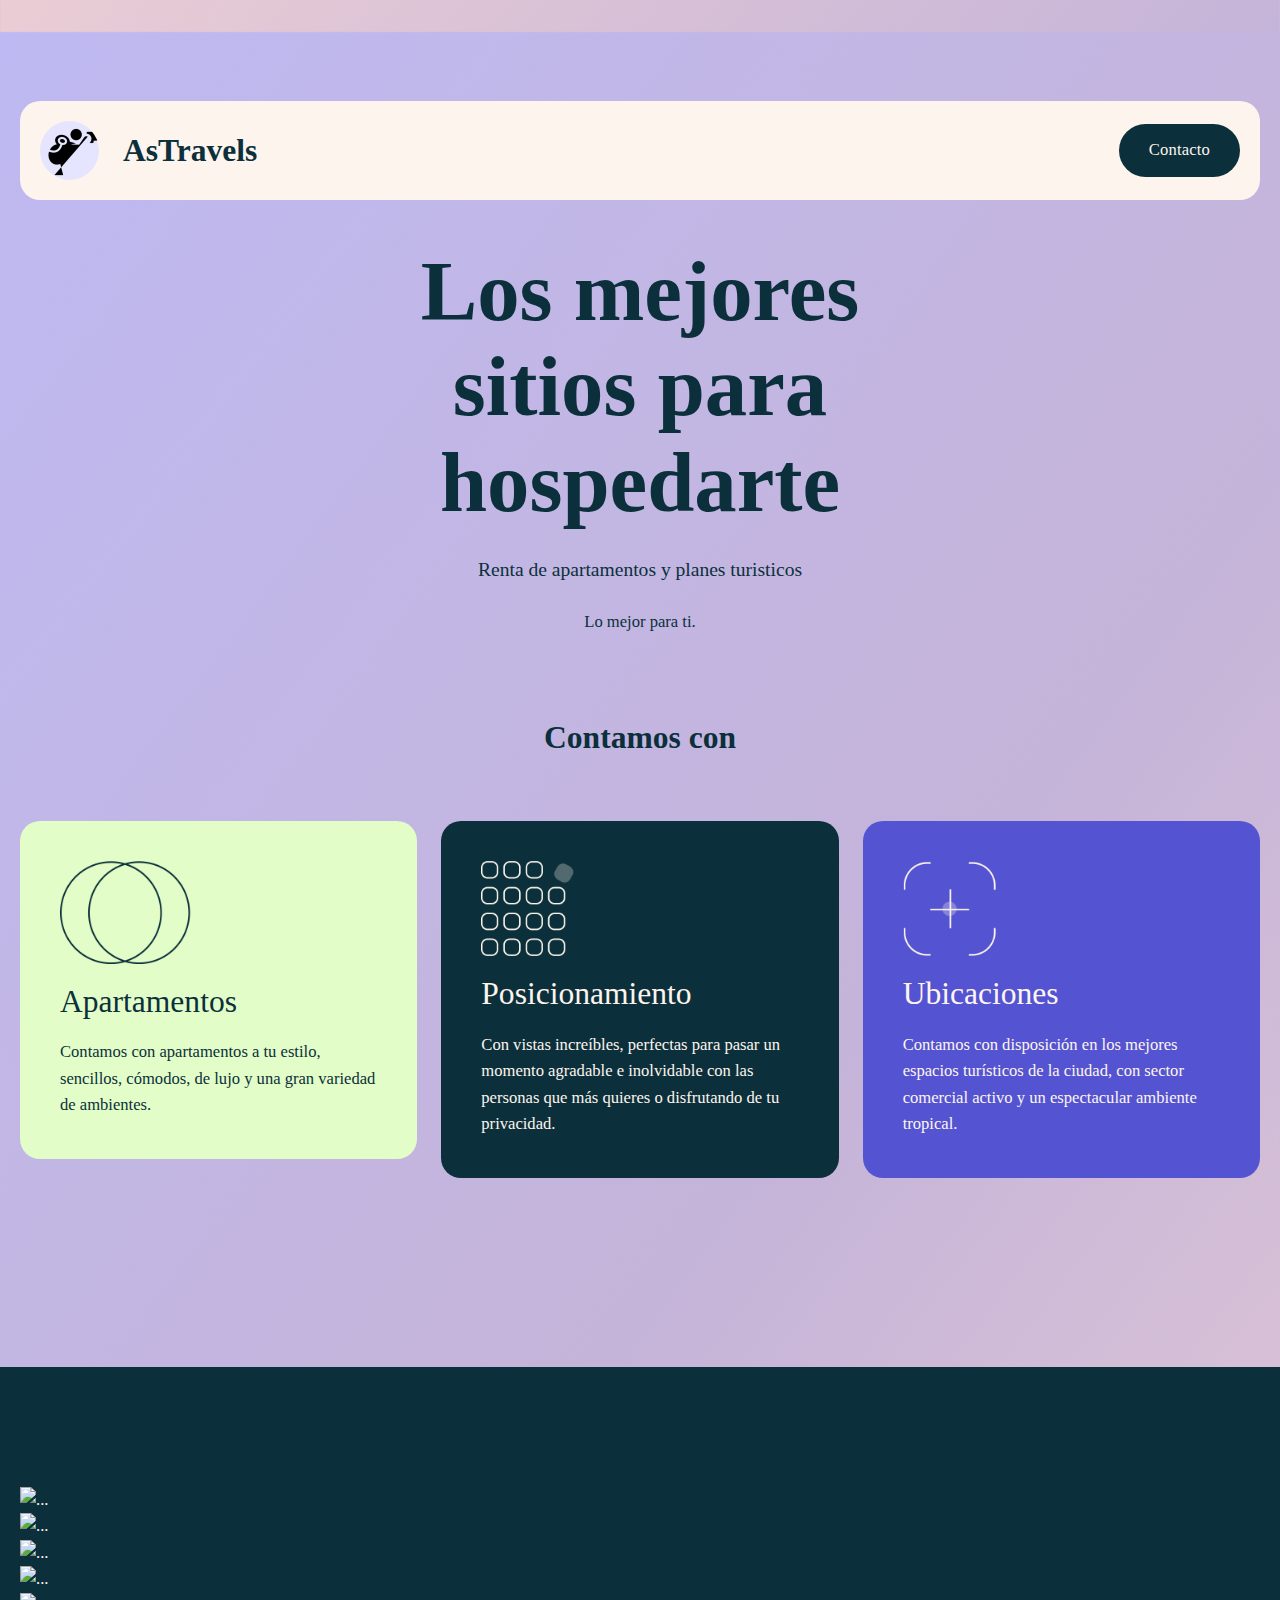
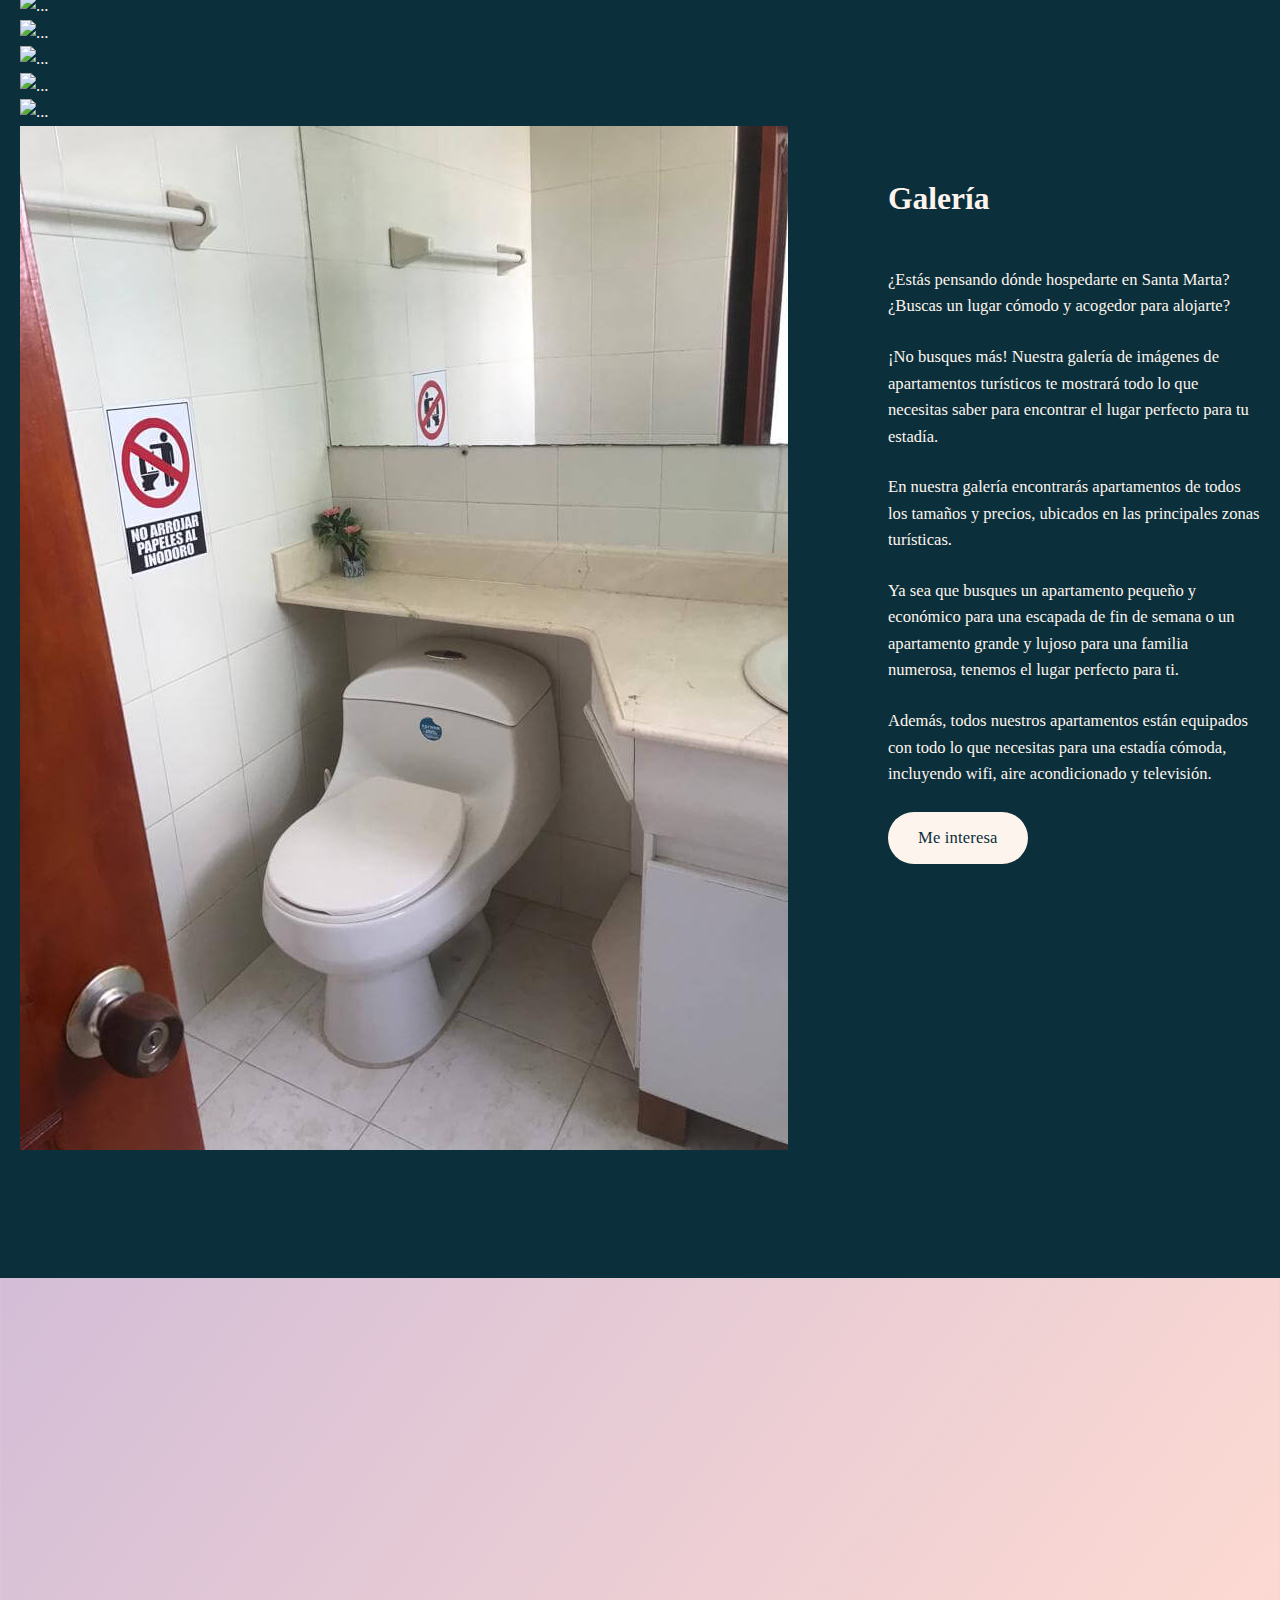
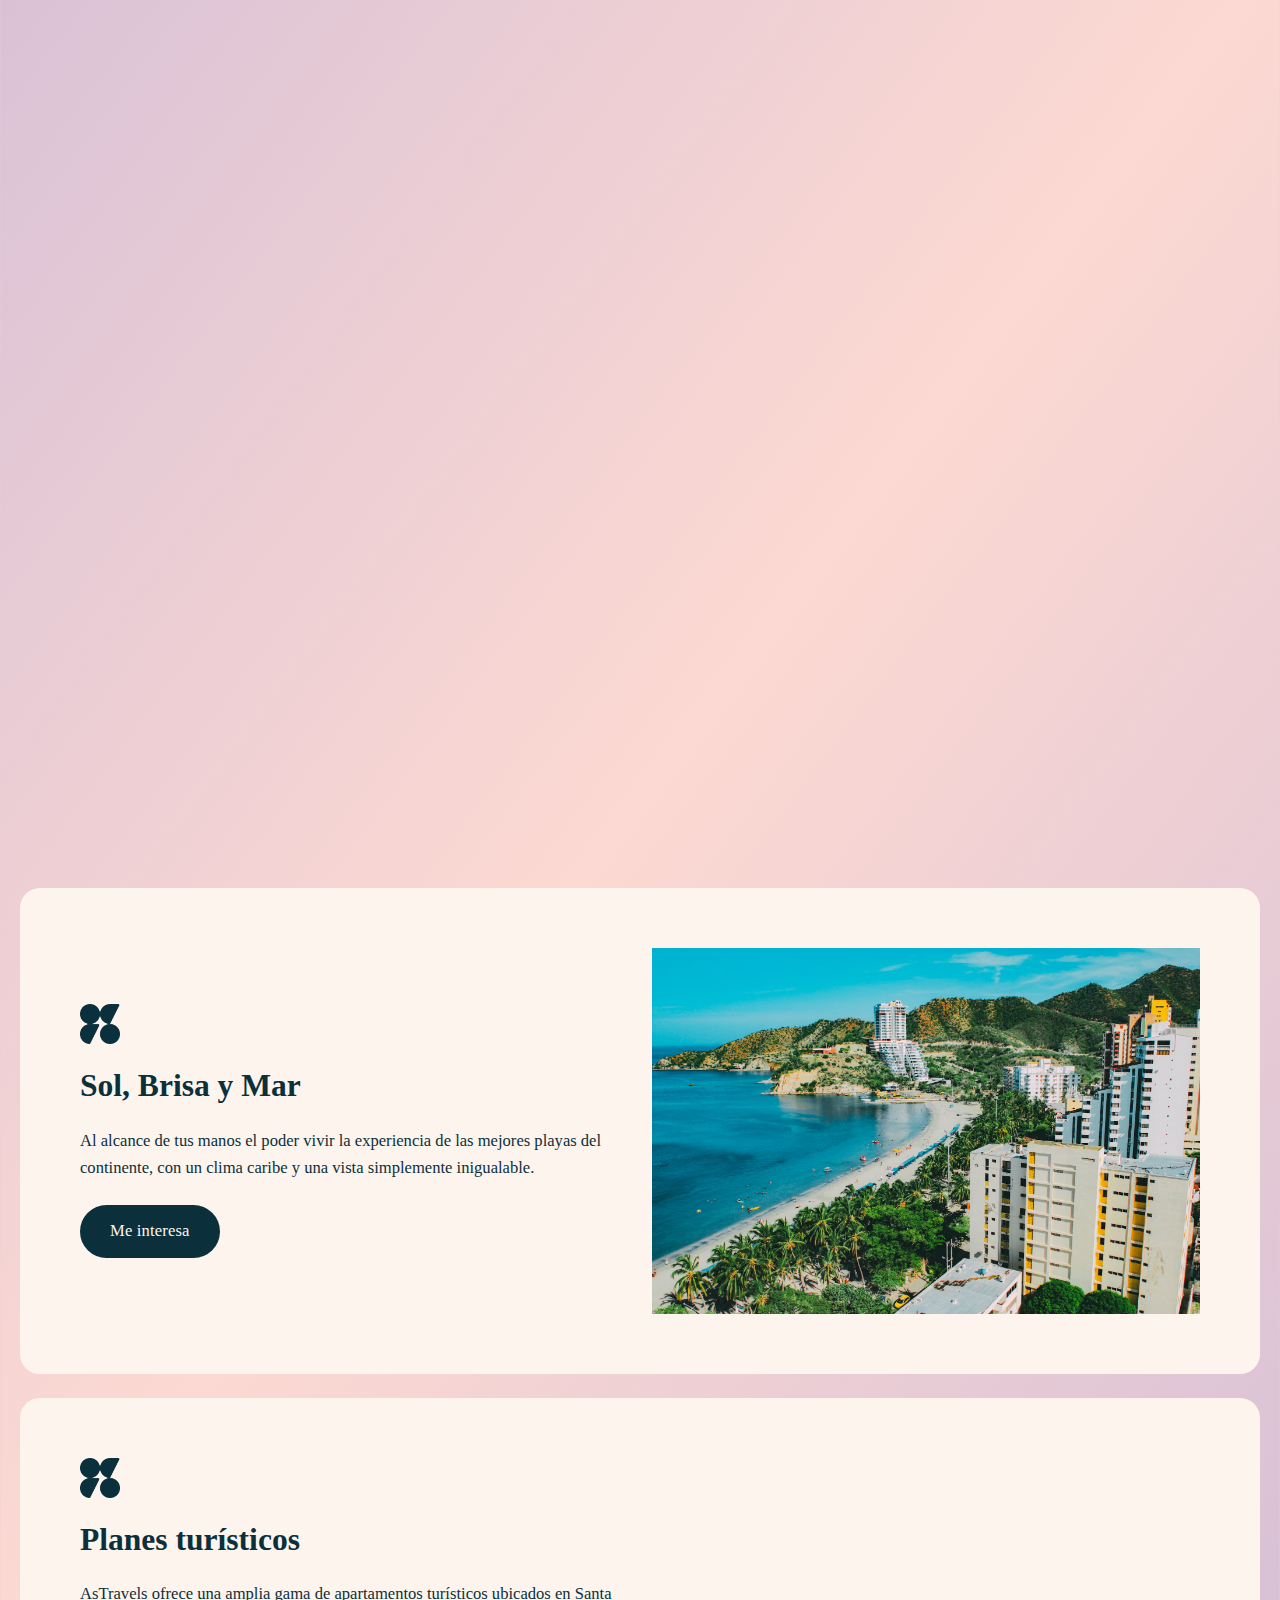
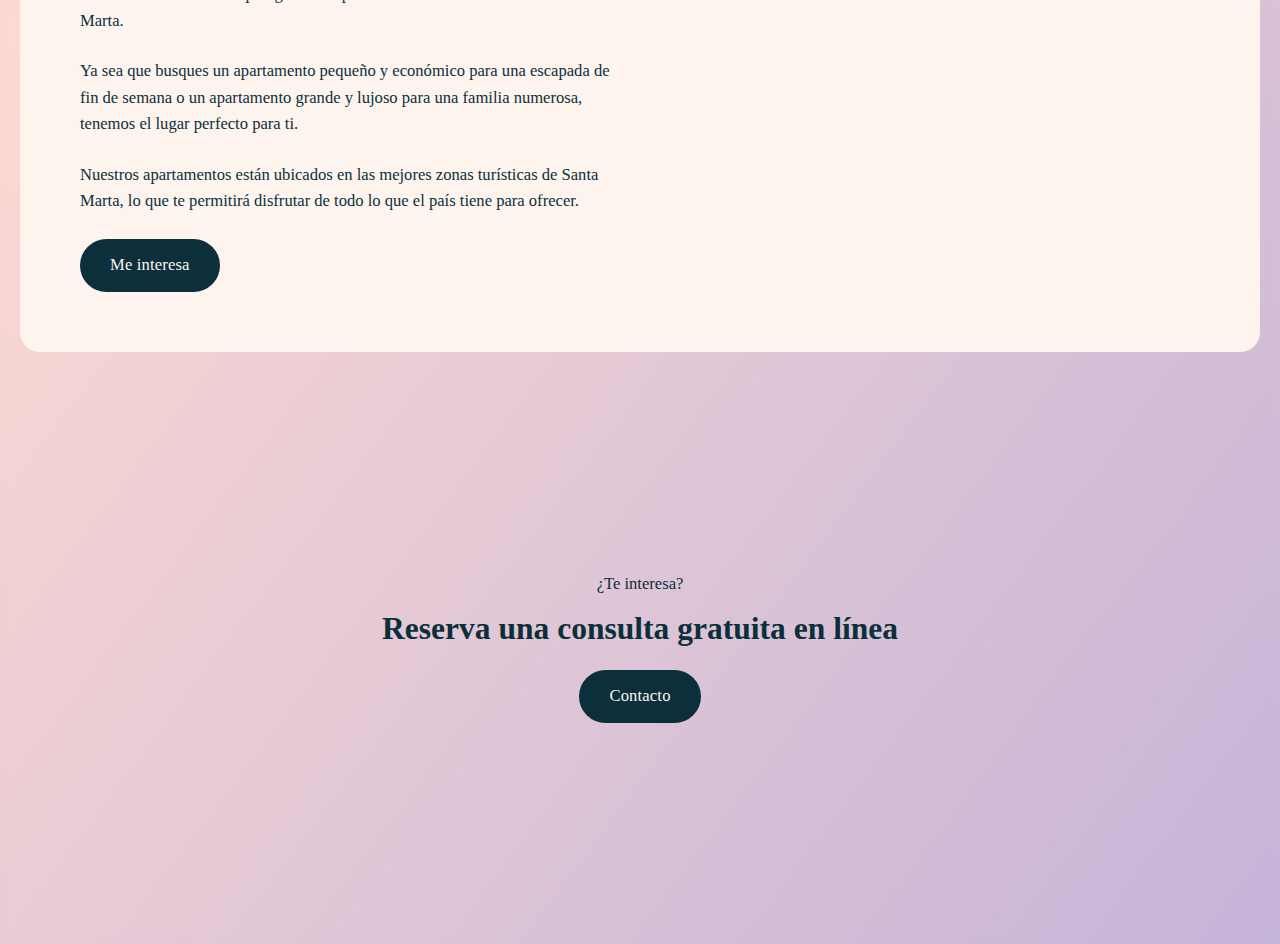
==== index.html @ d595ee61 "CAMBOS" ====
<!DOCTYPE html>
<html lang="es">

<head>
	<meta http-equiv="content-type" content="text/html; charset=UTF-8">
	<meta charset="UTF-8">
	<meta name="viewport" content="width=device-width, initial-scale=1">
	<meta name="robots" content="max-image-preview:large">
	<title>AsTravels – Renta de apartamentos y planes turisticos</title>
	<link rel="dns-prefetch" href="https://s0.wp.com/">
	<link rel="dns-prefetch" href="https://wordpress.com/">
	<link rel="alternate" type="application/rss+xml" title="AsTravels » Feed"
		href="https://jesuscalderonthecompany.wordpress.com/feed/">
	<link rel="alternate" type="application/rss+xml" title="AsTravels » Feed de los comentarios"
		href="https://jesuscalderonthecompany.wordpress.com/comments/feed/">
	<link href="https://cdn.jsdelivr.net/npm/bootstrap@5.3.2/dist/css/bootstrap.min.css" rel="stylesheet"
		integrity="sha384-T3c6CoIi6uLrA9TneNEoa7RxnatzjcDSCmG1MXxSR1GAsXEV/Dwwykc2MPK8M2HN" crossorigin="anonymous">

	<script type="text/javascript">
		/* <![CDATA[ */
		function addLoadEvent(func) {
			var oldonload = window.onload;
			if (typeof window.onload != 'function') {
				window.onload = func;
			} else {
				window.onload = function () {
					oldonload();
					func();
				}
			}
		}
		/* ]]> */
	</script>
	<script>
		window._wpemojiSettings = { "baseUrl": "https:\/\/s0.wp.com\/wp-content\/mu-plugins\/wpcom-smileys\/twemoji\/2\/72x72\/", "ext": ".png", "svgUrl": "https:\/\/s0.wp.com\/wp-content\/mu-plugins\/wpcom-smileys\/twemoji\/2\/svg\/", "svgExt": ".svg", "source": { "concatemoji": "https:\/\/s0.wp.com\/wp-includes\/js\/wp-emoji-release.min.js?m=1677072837i&ver=6.5-alpha-57144" } };
		/*! This file is auto-generated */
		!function (i, n) { var o, s, e; function c(e) { try { var t = { supportTests: e, timestamp: (new Date).valueOf() }; sessionStorage.setItem(o, JSON.stringify(t)) } catch (e) { } } function p(e, t, n) { e.clearRect(0, 0, e.canvas.width, e.canvas.height), e.fillText(t, 0, 0); var t = new Uint32Array(e.getImageData(0, 0, e.canvas.width, e.canvas.height).data), r = (e.clearRect(0, 0, e.canvas.width, e.canvas.height), e.fillText(n, 0, 0), new Uint32Array(e.getImageData(0, 0, e.canvas.width, e.canvas.height).data)); return t.every(function (e, t) { return e === r[t] }) } function u(e, t, n) { switch (t) { case "flag": return n(e, "\ud83c\udff3\ufe0f\u200d\u26a7\ufe0f", "\ud83c\udff3\ufe0f\u200b\u26a7\ufe0f") ? !1 : !n(e, "\ud83c\uddfa\ud83c\uddf3", "\ud83c\uddfa\u200b\ud83c\uddf3") && !n(e, "\ud83c\udff4\udb40\udc67\udb40\udc62\udb40\udc65\udb40\udc6e\udb40\udc67\udb40\udc7f", "\ud83c\udff4\u200b\udb40\udc67\u200b\udb40\udc62\u200b\udb40\udc65\u200b\udb40\udc6e\u200b\udb40\udc67\u200b\udb40\udc7f"); case "emoji": return !n(e, "\ud83e\udef1\ud83c\udffb\u200d\ud83e\udef2\ud83c\udfff", "\ud83e\udef1\ud83c\udffb\u200b\ud83e\udef2\ud83c\udfff") }return !1 } function f(e, t, n) { var r = "undefined" != typeof WorkerGlobalScope && self instanceof WorkerGlobalScope ? new OffscreenCanvas(300, 150) : i.createElement("canvas"), a = r.getContext("2d", { willReadFrequently: !0 }), o = (a.textBaseline = "top", a.font = "600 32px Arial", {}); return e.forEach(function (e) { o[e] = t(a, e, n) }), o } function t(e) { var t = i.createElement("script"); t.src = e, t.defer = !0, i.head.appendChild(t) } "undefined" != typeof Promise && (o = "wpEmojiSettingsSupports", s = ["flag", "emoji"], n.supports = { everything: !0, everythingExceptFlag: !0 }, e = new Promise(function (e) { i.addEventListener("DOMContentLoaded", e, { once: !0 }) }), new Promise(function (t) { var n = function () { try { var e = JSON.parse(sessionStorage.getItem(o)); if ("object" == typeof e && "number" == typeof e.timestamp && (new Date).valueOf() < e.timestamp + 604800 && "object" == typeof e.supportTests) return e.supportTests } catch (e) { } return null }(); if (!n) { if ("undefined" != typeof Worker && "undefined" != typeof OffscreenCanvas && "undefined" != typeof URL && URL.createObjectURL && "undefined" != typeof Blob) try { var e = "postMessage(" + f.toString() + "(" + [JSON.stringify(s), u.toString(), p.toString()].join(",") + "));", r = new Blob([e], { type: "text/javascript" }), a = new Worker(URL.createObjectURL(r), { name: "wpTestEmojiSupports" }); return void (a.onmessage = function (e) { c(n = e.data), a.terminate(), t(n) }) } catch (e) { } c(n = f(s, u, p)) } t(n) }).then(function (e) { for (var t in e) n.supports[t] = e[t], n.supports.everything = n.supports.everything && n.supports[t], "flag" !== t && (n.supports.everythingExceptFlag = n.supports.everythingExceptFlag && n.supports[t]); n.supports.everythingExceptFlag = n.supports.everythingExceptFlag && !n.supports.flag, n.DOMReady = !1, n.readyCallback = function () { n.DOMReady = !0 } }).then(function () { return e }).then(function () { var e; n.supports.everything || (n.readyCallback(), (e = n.source || {}).concatemoji ? t(e.concatemoji) : e.wpemoji && e.twemoji && (t(e.twemoji), t(e.wpemoji))) })) }((window, document), window._wpemojiSettings);
	</script>
	<link crossorigin="anonymous" rel="stylesheet" id="all-css-0-1" href="index_files/Sin%2520t%25C3%25ADtulo_004.css"
		type="text/css" media="all">
	<style id="wp-block-site-logo-inline-css">
		.wp-block-site-logo {
			box-sizing: border-box;
			line-height: 0
		}

		.wp-block-site-logo a {
			display: inline-block;
			line-height: 0
		}

		.wp-block-site-logo.is-default-size img {
			height: auto;
			width: 120px
		}

		.wp-block-site-logo img {
			height: auto;
			max-width: 100%
		}

		.wp-block-site-logo a,
		.wp-block-site-logo img {
			border-radius: inherit
		}

		.wp-block-site-logo.aligncenter {
			margin-left: auto;
			margin-right: auto;
			text-align: center
		}

		.wp-block-site-logo.is-style-rounded {
			border-radius: 9999px
		}
	</style>
	<style id="wp-block-site-title-inline-css">
		.wp-block-site-title a {
			color: inherit
		}

		.wp-block-site-title {
			font-size: var(--wp--preset--font-size--large);
			font-style: normal;
			font-weight: 700;
		}

		.wp-block-site-title a:where(:not(.wp-element-button)) {
			text-decoration: none;
		}

		.wp-block-site-title a:where(:not(.wp-element-button)):hover {
			text-decoration: underline;
		}
	</style>
	<style id="wp-block-group-inline-css">
		.wp-block-group {
			box-sizing: border-box
		}
	</style>
	<style id="wp-block-button-inline-css">
		.wp-block-button__link {
			box-sizing: border-box;
			cursor: pointer;
			display: inline-block;
			text-align: center;
			word-break: break-word
		}

		.wp-block-button__link.aligncenter {
			text-align: center
		}

		.wp-block-button__link.alignright {
			text-align: right
		}

		:where(.wp-block-button__link) {
			border-radius: 9999px;
			box-shadow: none;
			padding: calc(.667em + 2px) calc(1.333em + 2px);
			text-decoration: none
		}

		.wp-block-button[style*=text-decoration] .wp-block-button__link {
			text-decoration: inherit
		}

		.wp-block-buttons>.wp-block-button.has-custom-width {
			max-width: none
		}

		.wp-block-buttons>.wp-block-button.has-custom-width .wp-block-button__link {
			width: 100%
		}

		.wp-block-buttons>.wp-block-button.has-custom-font-size .wp-block-button__link {
			font-size: inherit
		}

		.wp-block-buttons>.wp-block-button.wp-block-button__width-25 {
			width: calc(25% - var(--wp--style--block-gap, .5em)*.75)
		}

		.wp-block-buttons>.wp-block-button.wp-block-button__width-50 {
			width: calc(50% - var(--wp--style--block-gap, .5em)*.5)
		}

		.wp-block-buttons>.wp-block-button.wp-block-button__width-75 {
			width: calc(75% - var(--wp--style--block-gap, .5em)*.25)
		}

		.wp-block-buttons>.wp-block-button.wp-block-button__width-100 {
			flex-basis: 100%;
			width: 100%
		}

		.wp-block-buttons.is-vertical>.wp-block-button.wp-block-button__width-25 {
			width: 25%
		}

		.wp-block-buttons.is-vertical>.wp-block-button.wp-block-button__width-50 {
			width: 50%
		}

		.wp-block-buttons.is-vertical>.wp-block-button.wp-block-button__width-75 {
			width: 75%
		}

		.wp-block-button.is-style-squared,
		.wp-block-button__link.wp-block-button.is-style-squared {
			border-radius: 0
		}

		.wp-block-button.no-border-radius,
		.wp-block-button__link.no-border-radius {
			border-radius: 0 !important
		}

		.wp-block-button .wp-block-button__link.is-style-outline,
		.wp-block-button.is-style-outline>.wp-block-button__link {
			border: 2px solid;
			padding: .667em 1.333em
		}

		.wp-block-button .wp-block-button__link.is-style-outline:not(.has-text-color),
		.wp-block-button.is-style-outline>.wp-block-button__link:not(.has-text-color) {
			color: currentColor
		}

		.wp-block-button .wp-block-button__link.is-style-outline:not(.has-background),
		.wp-block-button.is-style-outline>.wp-block-button__link:not(.has-background) {
			background-color: transparent;
			background-image: none
		}

		.wp-block-button .wp-block-button__link:where(.has-border-color) {
			border-width: initial
		}

		.wp-block-button .wp-block-button__link:where([style*=border-top-color]) {
			border-top-width: medium
		}

		.wp-block-button .wp-block-button__link:where([style*=border-right-color]) {
			border-right-width: medium
		}

		.wp-block-button .wp-block-button__link:where([style*=border-bottom-color]) {
			border-bottom-width: medium
		}

		.wp-block-button .wp-block-button__link:where([style*=border-left-color]) {
			border-left-width: medium
		}

		.wp-block-button .wp-block-button__link:where([style*=border-style]) {
			border-width: initial
		}

		.wp-block-button .wp-block-button__link:where([style*=border-top-style]) {
			border-top-width: medium
		}

		.wp-block-button .wp-block-button__link:where([style*=border-right-style]) {
			border-right-width: medium
		}

		.wp-block-button .wp-block-button__link:where([style*=border-bottom-style]) {
			border-bottom-width: medium
		}

		.wp-block-button .wp-block-button__link:where([style*=border-left-style]) {
			border-left-width: medium
		}

		.wp-block-button .wp-block-button__link {
			border-radius: 100px;
			font-size: var(--wp--preset--font-size--small);
			font-style: normal;
			font-weight: 200;
			letter-spacing: 0.01em;
			padding-right: 30px;
			padding-left: 30px;
			text-transform: none;
		}

		.is-style-outline.is-style-outline.wp-block-button .wp-block-button__link {
			border-top-color: var(--wp--preset--color--primary);
			border-top-width: 1px;
			border-top-style: solid;
			border-right-color: var(--wp--preset--color--primary);
			border-right-width: 1px;
			border-right-style: solid;
			border-bottom-color: var(--wp--preset--color--primary);
			border-bottom-width: 1px;
			border-bottom-style: solid;
			border-left-color: var(--wp--preset--color--primary);
			border-left-width: 1px;
			border-left-style: solid;
		}
	</style>
	<style id="wp-block-buttons-inline-css">
		.wp-block-buttons.is-vertical {
			flex-direction: column
		}

		.wp-block-buttons.is-vertical>.wp-block-button:last-child {
			margin-bottom: 0
		}

		.wp-block-buttons>.wp-block-button {
			display: inline-block;
			margin: 0
		}

		.wp-block-buttons.is-content-justification-left {
			justify-content: flex-start
		}

		.wp-block-buttons.is-content-justification-left.is-vertical {
			align-items: flex-start
		}

		.wp-block-buttons.is-content-justification-center {
			justify-content: center
		}

		.wp-block-buttons.is-content-justification-center.is-vertical {
			align-items: center
		}

		.wp-block-buttons.is-content-justification-right {
			justify-content: flex-end
		}

		.wp-block-buttons.is-content-justification-right.is-vertical {
			align-items: flex-end
		}

		.wp-block-buttons.is-content-justification-space-between {
			justify-content: space-between
		}

		.wp-block-buttons.aligncenter {
			text-align: center
		}

		.wp-block-buttons:not(.is-content-justification-space-between, .is-content-justification-right, .is-content-justification-left, .is-content-justification-center) .wp-block-button.aligncenter {
			margin-left: auto;
			margin-right: auto;
			width: 100%
		}

		.wp-block-buttons[style*=text-decoration] .wp-block-button,
		.wp-block-buttons[style*=text-decoration] .wp-block-button__link {
			text-decoration: inherit
		}

		.wp-block-buttons.has-custom-font-size .wp-block-button__link {
			font-size: inherit
		}

		.wp-block-button.aligncenter {
			text-align: center
		}
	</style>
	<style id="wp-block-columns-inline-css">
		.wp-block-columns {
			align-items: normal !important;
			box-sizing: border-box;
			display: flex;
			flex-wrap: wrap !important
		}

		@media (min-width:782px) {
			.wp-block-columns {
				flex-wrap: nowrap !important
			}
		}

		.wp-block-columns.are-vertically-aligned-top {
			align-items: flex-start
		}

		.wp-block-columns.are-vertically-aligned-center {
			align-items: center
		}

		.wp-block-columns.are-vertically-aligned-bottom {
			align-items: flex-end
		}

		@media (max-width:781px) {
			.wp-block-columns:not(.is-not-stacked-on-mobile)>.wp-block-column {
				flex-basis: 100% !important
			}
		}

		@media (min-width:782px) {
			.wp-block-columns:not(.is-not-stacked-on-mobile)>.wp-block-column {
				flex-basis: 0;
				flex-grow: 1
			}

			.wp-block-columns:not(.is-not-stacked-on-mobile)>.wp-block-column[style*=flex-basis] {
				flex-grow: 0
			}
		}

		.wp-block-columns.is-not-stacked-on-mobile {
			flex-wrap: nowrap !important
		}

		.wp-block-columns.is-not-stacked-on-mobile>.wp-block-column {
			flex-basis: 0;
			flex-grow: 1
		}

		.wp-block-columns.is-not-stacked-on-mobile>.wp-block-column[style*=flex-basis] {
			flex-grow: 0
		}

		:where(.wp-block-columns) {
			margin-bottom: 1.75em
		}

		:where(.wp-block-columns.has-background) {
			padding: 1.25em 2.375em
		}

		.wp-block-column {
			flex-grow: 1;
			min-width: 0;
			overflow-wrap: break-word;
			word-break: break-word
		}

		.wp-block-column.is-vertically-aligned-top {
			align-self: flex-start
		}

		.wp-block-column.is-vertically-aligned-center {
			align-self: center
		}

		.wp-block-column.is-vertically-aligned-bottom {
			align-self: flex-end
		}

		.wp-block-column.is-vertically-aligned-stretch {
			align-self: stretch
		}

		.wp-block-column.is-vertically-aligned-bottom,
		.wp-block-column.is-vertically-aligned-center,
		.wp-block-column.is-vertically-aligned-top {
			width: 100%
		}
	</style>
	<style id="wp-block-heading-inline-css">
		h1.has-background,
		h2.has-background,
		h3.has-background,
		h4.has-background,
		h5.has-background,
		h6.has-background {
			padding: 1.25em 2.375em
		}

		h1.has-text-align-left[style*=writing-mode]:where([style*=vertical-lr]),
		h1.has-text-align-right[style*=writing-mode]:where([style*=vertical-rl]),
		h2.has-text-align-left[style*=writing-mode]:where([style*=vertical-lr]),
		h2.has-text-align-right[style*=writing-mode]:where([style*=vertical-rl]),
		h3.has-text-align-left[style*=writing-mode]:where([style*=vertical-lr]),
		h3.has-text-align-right[style*=writing-mode]:where([style*=vertical-rl]),
		h4.has-text-align-left[style*=writing-mode]:where([style*=vertical-lr]),
		h4.has-text-align-right[style*=writing-mode]:where([style*=vertical-rl]),
		h5.has-text-align-left[style*=writing-mode]:where([style*=vertical-lr]),
		h5.has-text-align-right[style*=writing-mode]:where([style*=vertical-rl]),
		h6.has-text-align-left[style*=writing-mode]:where([style*=vertical-lr]),
		h6.has-text-align-right[style*=writing-mode]:where([style*=vertical-rl]) {
			rotate: 180deg
		}

		.wp-block-heading {
			font-style: normal;
			font-weight: 600;
		}
	</style>
	<style id="wp-block-site-tagline-inline-css">
		.wp-block-site-tagline {
			font-size: var(--wp--preset--font-size--medium);
		}
	</style>
	<style id="wp-block-paragraph-inline-css">
		.is-small-text {
			font-size: .875em
		}

		.is-regular-text {
			font-size: 1em
		}

		.is-large-text {
			font-size: 2.25em
		}

		.is-larger-text {
			font-size: 3em
		}

		.has-drop-cap:not(:focus):first-letter {
			float: left;
			font-size: 8.4em;
			font-style: normal;
			font-weight: 100;
			line-height: .68;
			margin: .05em .1em 0 0;
			text-transform: uppercase
		}

		body.rtl .has-drop-cap:not(:focus):first-letter {
			float: none;
			margin-left: .1em
		}

		p.has-drop-cap.has-background {
			overflow: hidden
		}

		p.has-background {
			padding: 1.25em 2.375em
		}

		:where(p.has-text-color:not(.has-link-color)) a {
			color: inherit
		}

		p.has-text-align-left[style*="writing-mode:vertical-lr"],
		p.has-text-align-right[style*="writing-mode:vertical-rl"] {
			rotate: 180deg
		}
	</style>
	<style id="wp-block-spacer-inline-css">
		.wp-block-spacer {
			clear: both
		}
	</style>
	<link crossorigin="anonymous" rel="stylesheet" id="all-css-24-1" href="index_files/Sin%2520t%25C3%25ADtulo_002.css"
		type="text/css" media="all">
	<style id="wp-block-embed-inline-css">
		.wp-block-embed.alignleft,
		.wp-block-embed.alignright,
		.wp-block[data-align=left]>[data-type="core/embed"],
		.wp-block[data-align=right]>[data-type="core/embed"] {
			max-width: 360px;
			width: 100%
		}

		.wp-block-embed.alignleft .wp-block-embed__wrapper,
		.wp-block-embed.alignright .wp-block-embed__wrapper,
		.wp-block[data-align=left]>[data-type="core/embed"] .wp-block-embed__wrapper,
		.wp-block[data-align=right]>[data-type="core/embed"] .wp-block-embed__wrapper {
			min-width: 280px
		}

		.wp-block-cover .wp-block-embed {
			min-height: 240px;
			min-width: 320px
		}

		.wp-block-embed {
			overflow-wrap: break-word
		}

		.wp-block-embed figcaption {
			margin-bottom: 1em;
			margin-top: .5em
		}

		.wp-block-embed iframe {
			max-width: 100%
		}

		.wp-block-embed__wrapper {
			position: relative
		}

		.wp-embed-responsive .wp-has-aspect-ratio .wp-block-embed__wrapper:before {
			content: "";
			display: block;
			padding-top: 50%
		}

		.wp-embed-responsive .wp-has-aspect-ratio iframe {
			bottom: 0;
			height: 100%;
			left: 0;
			position: absolute;
			right: 0;
			top: 0;
			width: 100%
		}

		.wp-embed-responsive .wp-embed-aspect-21-9 .wp-block-embed__wrapper:before {
			padding-top: 42.85%
		}

		.wp-embed-responsive .wp-embed-aspect-18-9 .wp-block-embed__wrapper:before {
			padding-top: 50%
		}

		.wp-embed-responsive .wp-embed-aspect-16-9 .wp-block-embed__wrapper:before {
			padding-top: 56.25%
		}

		.wp-embed-responsive .wp-embed-aspect-4-3 .wp-block-embed__wrapper:before {
			padding-top: 75%
		}

		.wp-embed-responsive .wp-embed-aspect-1-1 .wp-block-embed__wrapper:before {
			padding-top: 100%
		}

		.wp-embed-responsive .wp-embed-aspect-9-16 .wp-block-embed__wrapper:before {
			padding-top: 177.77%
		}

		.wp-embed-responsive .wp-embed-aspect-1-2 .wp-block-embed__wrapper:before {
			padding-top: 200%
		}
	</style>
	<style id="wp-emoji-styles-inline-css">
		img.wp-smiley,
		img.emoji {
			display: inline !important;
			border: none !important;
			box-shadow: none !important;
			height: 1em !important;
			width: 1em !important;
			margin: 0 0.07em !important;
			vertical-align: -0.1em !important;
			background: none !important;
			padding: 0 !important;
		}
	</style>
	<style id="wp-block-library-inline-css">
		:root {
			--wp-admin-theme-color: #007cba;
			--wp-admin-theme-color--rgb: 0, 124, 186;
			--wp-admin-theme-color-darker-10: #006ba1;
			--wp-admin-theme-color-darker-10--rgb: 0, 107, 161;
			--wp-admin-theme-color-darker-20: #005a87;
			--wp-admin-theme-color-darker-20--rgb: 0, 90, 135;
			--wp-admin-border-width-focus: 2px;
			--wp-block-synced-color: #7a00df;
			--wp-block-synced-color--rgb: 122, 0, 223
		}

		@media (-webkit-min-device-pixel-ratio:2),
		(min-resolution:192dpi) {
			:root {
				--wp-admin-border-width-focus: 1.5px
			}
		}

		.wp-element-button {
			cursor: pointer
		}

		:root {
			--wp--preset--font-size--normal: 16px;
			--wp--preset--font-size--huge: 42px
		}

		:root .has-very-light-gray-background-color {
			background-color: #eee
		}

		:root .has-very-dark-gray-background-color {
			background-color: #313131
		}

		:root .has-very-light-gray-color {
			color: #eee
		}

		:root .has-very-dark-gray-color {
			color: #313131
		}

		:root .has-vivid-green-cyan-to-vivid-cyan-blue-gradient-background {
			background: linear-gradient(135deg, #00d084, #0693e3)
		}

		:root .has-purple-crush-gradient-background {
			background: linear-gradient(135deg, #34e2e4, #4721fb 50%, #ab1dfe)
		}

		:root .has-hazy-dawn-gradient-background {
			background: linear-gradient(135deg, #faaca8, #dad0ec)
		}

		:root .has-subdued-olive-gradient-background {
			background: linear-gradient(135deg, #fafae1, #67a671)
		}

		:root .has-atomic-cream-gradient-background {
			background: linear-gradient(135deg, #fdd79a, #004a59)
		}

		:root .has-nightshade-gradient-background {
			background: linear-gradient(135deg, #330968, #31cdcf)
		}

		:root .has-midnight-gradient-background {
			background: linear-gradient(135deg, #020381, #2874fc)
		}

		.has-regular-font-size {
			font-size: 1em
		}

		.has-larger-font-size {
			font-size: 2.625em
		}

		.has-normal-font-size {
			font-size: var(--wp--preset--font-size--normal)
		}

		.has-huge-font-size {
			font-size: var(--wp--preset--font-size--huge)
		}

		.has-text-align-center {
			text-align: center
		}

		.has-text-align-left {
			text-align: left
		}

		.has-text-align-right {
			text-align: right
		}

		#end-resizable-editor-section {
			display: none
		}

		.aligncenter {
			clear: both
		}

		.items-justified-left {
			justify-content: flex-start
		}

		.items-justified-center {
			justify-content: center
		}

		.items-justified-right {
			justify-content: flex-end
		}

		.items-justified-space-between {
			justify-content: space-between
		}

		.screen-reader-text {
			clip: rect(1px, 1px, 1px, 1px);
			word-wrap: normal !important;
			border: 0;
			clip-path: inset(50%);
			height: 1px;
			margin: -1px;
			overflow: hidden;
			padding: 0;
			position: absolute;
			width: 1px
		}

		.screen-reader-text:focus {
			clip: auto !important;
			background-color: #ddd;
			clip-path: none;
			color: #444;
			display: block;
			font-size: 1em;
			height: auto;
			left: 5px;
			line-height: normal;
			padding: 15px 23px 14px;
			text-decoration: none;
			top: 5px;
			width: auto;
			z-index: 100000
		}

		html :where(.has-border-color) {
			border-style: solid
		}

		html :where([style*=border-top-color]) {
			border-top-style: solid
		}

		html :where([style*=border-right-color]) {
			border-right-style: solid
		}

		html :where([style*=border-bottom-color]) {
			border-bottom-style: solid
		}

		html :where([style*=border-left-color]) {
			border-left-style: solid
		}

		html :where([style*=border-width]) {
			border-style: solid
		}

		html :where([style*=border-top-width]) {
			border-top-style: solid
		}

		html :where([style*=border-right-width]) {
			border-right-style: solid
		}

		html :where([style*=border-bottom-width]) {
			border-bottom-style: solid
		}

		html :where([style*=border-left-width]) {
			border-left-style: solid
		}

		html :where(img[class*=wp-image-]) {
			height: auto;
			max-width: 100%
		}

		:where(figure) {
			margin: 0 0 1em
		}

		html :where(.is-position-sticky) {
			--wp-admin--admin-bar--position-offset: var(--wp-admin--admin-bar--height, 0px)
		}

		@media screen and (max-width:600px) {
			html :where(.is-position-sticky) {
				--wp-admin--admin-bar--position-offset: 0px
			}
		}

		.has-text-align-justify {
			text-align: justify;
		}

		.wp-block-cover__image-background.has-parallax {
			background-size: cover;
		}
	</style>
	<style id="wp-block-template-skip-link-inline-css">
		.skip-link.screen-reader-text {
			border: 0;
			clip: rect(1px, 1px, 1px, 1px);
			clip-path: inset(50%);
			height: 1px;
			margin: -1px;
			overflow: hidden;
			padding: 0;
			position: absolute !important;
			width: 1px;
			word-wrap: normal !important;
		}

		.skip-link.screen-reader-text:focus {
			background-color: #eee;
			clip: auto !important;
			clip-path: none;
			color: #444;
			display: block;
			font-size: 1em;
			height: auto;
			left: 5px;
			line-height: normal;
			padding: 15px 23px 14px;
			text-decoration: none;
			top: 5px;
			width: auto;
			z-index: 100000;
		}
	</style>
	<link crossorigin="anonymous" rel="stylesheet" id="all-css-32-1" href="index_files/Sin%20t%C3%ADtulo.css"
		type="text/css" media="all">
	<style id="wpcom-admin-bar-inline-css">
		@media screen {
			html {
				margin-top: 32px !important;
			}
		}

		@media screen and (max-width: 782px) {
			html {
				margin-top: 46px !important;
			}
		}

		@media print {
			#wpadminbar {
				display: none;
			}
		}

		.admin-bar {
			position: inherit !important;
			top: auto !important;
		}

		.admin-bar .goog-te-banner-frame {
			top: 32px !important
		}

		@media screen and (max-width: 782px) {
			.admin-bar .goog-te-banner-frame {
				top: 46px !important;
			}
		}

		@media screen and (max-width: 480px) {
			.admin-bar .goog-te-banner-frame {
				position: absolute;
			}
		}
	</style>
	<style id="global-styles-inline-css">
		body {
			--wp--preset--color--black: #000000;
			--wp--preset--color--cyan-bluish-gray: #abb8c3;
			--wp--preset--color--white: #ffffff;
			--wp--preset--color--pale-pink: #f78da7;
			--wp--preset--color--vivid-red: #cf2e2e;
			--wp--preset--color--luminous-vivid-orange: #ff6900;
			--wp--preset--color--luminous-vivid-amber: #fcb900;
			--wp--preset--color--light-green-cyan: #7bdcb5;
			--wp--preset--color--vivid-green-cyan: #00d084;
			--wp--preset--color--pale-cyan-blue: #8ed1fc;
			--wp--preset--color--vivid-cyan-blue: #0693e3;
			--wp--preset--color--vivid-purple: #9b51e0;
			--wp--preset--color--primary: #0b303b;
			--wp--preset--color--secondary: #0b303b;
			--wp--preset--color--foreground: #0b303b;
			--wp--preset--color--background: #fef4ee;
			--wp--preset--color--tertiary: #F0F0F0;
			--wp--preset--color--custom-orange: #ff9c61;
			--wp--preset--color--custom-green: #e2fdc7;
			--wp--preset--color--custom-purple: #5454d2;
			--wp--preset--gradient--vivid-cyan-blue-to-vivid-purple: linear-gradient(135deg, rgba(6, 147, 227, 1) 0%, rgb(155, 81, 224) 100%);
			--wp--preset--gradient--light-green-cyan-to-vivid-green-cyan: linear-gradient(135deg, rgb(122, 220, 180) 0%, rgb(0, 208, 130) 100%);
			--wp--preset--gradient--luminous-vivid-amber-to-luminous-vivid-orange: linear-gradient(135deg, rgba(252, 185, 0, 1) 0%, rgba(255, 105, 0, 1) 100%);
			--wp--preset--gradient--luminous-vivid-orange-to-vivid-red: linear-gradient(135deg, rgba(255, 105, 0, 1) 0%, rgb(207, 46, 46) 100%);
			--wp--preset--gradient--very-light-gray-to-cyan-bluish-gray: linear-gradient(135deg, rgb(238, 238, 238) 0%, rgb(169, 184, 195) 100%);
			--wp--preset--gradient--cool-to-warm-spectrum: linear-gradient(135deg, rgb(74, 234, 220) 0%, rgb(151, 120, 209) 20%, rgb(207, 42, 186) 40%, rgb(238, 44, 130) 60%, rgb(251, 105, 98) 80%, rgb(254, 248, 76) 100%);
			--wp--preset--gradient--blush-light-purple: linear-gradient(135deg, rgb(255, 206, 236) 0%, rgb(152, 150, 240) 100%);
			--wp--preset--gradient--blush-bordeaux: linear-gradient(135deg, rgb(254, 205, 165) 0%, rgb(254, 45, 45) 50%, rgb(107, 0, 62) 100%);
			--wp--preset--gradient--luminous-dusk: linear-gradient(135deg, rgb(255, 203, 112) 0%, rgb(199, 81, 192) 50%, rgb(65, 88, 208) 100%);
			--wp--preset--gradient--pale-ocean: linear-gradient(135deg, rgb(255, 245, 203) 0%, rgb(182, 227, 212) 50%, rgb(51, 167, 181) 100%);
			--wp--preset--gradient--electric-grass: linear-gradient(135deg, rgb(202, 248, 128) 0%, rgb(113, 206, 126) 100%);
			--wp--preset--gradient--midnight: linear-gradient(135deg, rgb(2, 3, 129) 0%, rgb(40, 116, 252) 100%);
			--wp--preset--font-size--small: clamp(0.825rem, 0.825rem + ((1vw - 0.2rem) * 0.353), 1.0625rem);
			--wp--preset--font-size--medium: clamp(1rem, 1rem + ((1vw - 0.2rem) * 0.37), 1.25rem);
			--wp--preset--font-size--large: clamp(1.75rem, 1.75rem + ((1vw - 0.2rem) * 0.37), 2rem);
			--wp--preset--font-size--x-large: clamp(2.5rem, 2.5rem + ((1vw - 0.2rem) * 0.741), 3rem);
			--wp--preset--font-family--albert-sans: 'Albert Sans', sans-serif;
			--wp--preset--font-family--alegreya: Alegreya, serif;
			--wp--preset--font-family--arvo: Arvo, serif;
			--wp--preset--font-family--bodoni-moda: 'Bodoni Moda', serif;
			--wp--preset--font-family--cabin: Cabin, sans-serif;
			--wp--preset--font-family--chivo: Chivo, sans-serif;
			--wp--preset--font-family--commissioner: Commissioner, sans-serif;
			--wp--preset--font-family--cormorant: Cormorant, serif;
			--wp--preset--font-family--courier-prime: 'Courier Prime', monospace;
			--wp--preset--font-family--crimson-pro: Crimson Pro;
			--wp--preset--font-family--dm-mono: 'DM Mono', monospace;
			--wp--preset--font-family--dm-sans: 'DM Sans', sans-serif;
			--wp--preset--font-family--domine: Domine, serif;
			--wp--preset--font-family--eb-garamond: 'EB Garamond', serif;
			--wp--preset--font-family--epilogue: Epilogue, sans-serif;
			--wp--preset--font-family--figtree: Figtree, sans-serif;
			--wp--preset--font-family--fira-sans: 'Fira Sans', sans-serif;
			--wp--preset--font-family--fraunces: Fraunces;
			--wp--preset--font-family--ibm-plex-mono: 'IBM Plex Mono', monospace;
			--wp--preset--font-family--ibm-plex-sans: 'IBM Plex Sans', sans-serif;
			--wp--preset--font-family--inter: Inter, sans-serif;
			--wp--preset--font-family--josefin-sans: 'Josefin Sans', sans-serif;
			--wp--preset--font-family--jost: Jost, sans-serif;
			--wp--preset--font-family--libre-baskerville: 'Libre Baskerville', serif;
			--wp--preset--font-family--libre-franklin: 'Libre Franklin', sans-serif;
			--wp--preset--font-family--literata: Literata, serif;
			--wp--preset--font-family--lora: Lora, serif;
			--wp--preset--font-family--merriweather: Merriweather, serif;
			--wp--preset--font-family--montserrat: Montserrat, sans-serif;
			--wp--preset--font-family--newsreader: Newsreader, serif;
			--wp--preset--font-family--nunito: Nunito, sans-serif;
			--wp--preset--font-family--open-sans: 'Open Sans', sans-serif;
			--wp--preset--font-family--overpass: Overpass, sans-serif;
			--wp--preset--font-family--petrona: Petrona, serif;
			--wp--preset--font-family--piazzolla: Piazzolla, serif;
			--wp--preset--font-family--playfair-display: 'Playfair Display', serif;
			--wp--preset--font-family--plus-jakarta-sans: 'Plus Jakarta Sans', sans-serif;
			--wp--preset--font-family--poppins: Poppins, sans-serif;
			--wp--preset--font-family--raleway: Raleway, sans-serif;
			--wp--preset--font-family--roboto: Roboto, sans-serif;
			--wp--preset--font-family--roboto-slab: 'Roboto Slab', serif;
			--wp--preset--font-family--rubik: Rubik, sans-serif;
			--wp--preset--font-family--sora: Sora;
			--wp--preset--font-family--source-sans-3: 'Source Sans 3', sans-serif;
			--wp--preset--font-family--source-serif-4: 'Source Serif 4', serif;
			--wp--preset--font-family--space-mono: 'Space Mono', monospace;
			--wp--preset--font-family--texturina: Texturina, serif;
			--wp--preset--font-family--work-sans: 'Work Sans', sans-serif;
			--wp--preset--font-family--system-font: -apple-system, BlinkMacSystemFont, 'Segoe UI', Roboto, Oxygen-Sans, Ubuntu, Cantarell, 'Helvetica Neue', sans-serif;
			--wp--preset--font-family--pt-serif: PT Serif;
			--wp--preset--spacing--20: 0.44rem;
			--wp--preset--spacing--30: 0.67rem;
			--wp--preset--spacing--40: 1rem;
			--wp--preset--spacing--50: 1.5rem;
			--wp--preset--spacing--60: 2.25rem;
			--wp--preset--spacing--70: 3.38rem;
			--wp--preset--spacing--80: 5.06rem;
			--wp--preset--shadow--natural: 6px 6px 9px rgba(0, 0, 0, 0.2);
			--wp--preset--shadow--deep: 12px 12px 50px rgba(0, 0, 0, 0.4);
			--wp--preset--shadow--sharp: 6px 6px 0px rgba(0, 0, 0, 0.2);
			--wp--preset--shadow--outlined: 6px 6px 0px -3px rgba(255, 255, 255, 1), 6px 6px rgba(0, 0, 0, 1);
			--wp--preset--shadow--crisp: 6px 6px 0px rgba(0, 0, 0, 1);
		}

		body {
			margin: 0;
			--wp--style--global--content-size: 620px;
			--wp--style--global--wide-size: 1400px;
		}

		.wp-site-blocks {
			padding-top: var(--wp--style--root--padding-top);
			padding-bottom: var(--wp--style--root--padding-bottom);
		}

		.has-global-padding {
			padding-right: var(--wp--style--root--padding-right);
			padding-left: var(--wp--style--root--padding-left);
		}

		.has-global-padding :where(.has-global-padding:not(.wp-block-block)) {
			padding-right: 0;
			padding-left: 0;
		}

		.has-global-padding>.alignfull {
			margin-right: calc(var(--wp--style--root--padding-right) * -1);
			margin-left: calc(var(--wp--style--root--padding-left) * -1);
		}

		.has-global-padding :where(.has-global-padding:not(.wp-block-block))>.alignfull {
			margin-right: 0;
			margin-left: 0;
		}

		.has-global-padding>.alignfull:where(:not(.has-global-padding):not(.is-layout-flex):not(.is-layout-grid))> :where([class*="wp-block-"]:not(.alignfull):not([class*="__"]), .wp-block:not(.alignfull), p, h1, h2, h3, h4, h5, h6, ul, ol) {
			padding-right: var(--wp--style--root--padding-right);
			padding-left: var(--wp--style--root--padding-left);
		}

		.has-global-padding :where(.has-global-padding)>.alignfull:where(:not(.has-global-padding))> :where([class*="wp-block-"]:not(.alignfull):not([class*="__"]), .wp-block:not(.alignfull), p, h1, h2, h3, h4, h5, h6, ul, ol) {
			padding-right: 0;
			padding-left: 0;
		}

		.wp-site-blocks>.alignleft {
			float: left;
			margin-right: 2em;
		}

		.wp-site-blocks>.alignright {
			float: right;
			margin-left: 2em;
		}

		.wp-site-blocks>.aligncenter {
			justify-content: center;
			margin-left: auto;
			margin-right: auto;
		}

		:where(.wp-site-blocks)>* {
			margin-block-start: 1.5rem;
			margin-block-end: 0;
		}

		:where(.wp-site-blocks)> :first-child:first-child {
			margin-block-start: 0;
		}

		:where(.wp-site-blocks)> :last-child:last-child {
			margin-block-end: 0;
		}

		body {
			--wp--style--block-gap: 1.5rem;
		}

		:where(body .is-layout-flow)> :first-child:first-child {
			margin-block-start: 0;
		}

		:where(body .is-layout-flow)> :last-child:last-child {
			margin-block-end: 0;
		}

		:where(body .is-layout-flow)>* {
			margin-block-start: 1.5rem;
			margin-block-end: 0;
		}

		:where(body .is-layout-constrained)> :first-child:first-child {
			margin-block-start: 0;
		}

		:where(body .is-layout-constrained)> :last-child:last-child {
			margin-block-end: 0;
		}

		:where(body .is-layout-constrained)>* {
			margin-block-start: 1.5rem;
			margin-block-end: 0;
		}

		:where(body .is-layout-flex) {
			gap: 1.5rem;
		}

		:where(body .is-layout-grid) {
			gap: 1.5rem;
		}

		body .is-layout-flow>.alignleft {
			float: left;
			margin-inline-start: 0;
			margin-inline-end: 2em;
		}

		body .is-layout-flow>.alignright {
			float: right;
			margin-inline-start: 2em;
			margin-inline-end: 0;
		}

		body .is-layout-flow>.aligncenter {
			margin-left: auto !important;
			margin-right: auto !important;
		}

		body .is-layout-constrained>.alignleft {
			float: left;
			margin-inline-start: 0;
			margin-inline-end: 2em;
		}

		body .is-layout-constrained>.alignright {
			float: right;
			margin-inline-start: 2em;
			margin-inline-end: 0;
		}

		body .is-layout-constrained>.aligncenter {
			margin-left: auto !important;
			margin-right: auto !important;
		}

		body .is-layout-constrained> :where(:not(.alignleft):not(.alignright):not(.alignfull)) {
			max-width: var(--wp--style--global--content-size);
			margin-left: auto !important;
			margin-right: auto !important;
		}

		body .is-layout-constrained>.alignwide {
			max-width: var(--wp--style--global--wide-size);
		}

		body .is-layout-flex {
			display: flex;
		}

		body .is-layout-flex {
			flex-wrap: wrap;
			align-items: center;
		}

		body .is-layout-flex>* {
			margin: 0;
		}

		body .is-layout-grid {
			display: grid;
		}

		body .is-layout-grid>* {
			margin: 0;
		}

		body {
			background: linear-gradient(127deg, rgb(190, 185, 242) 0%, rgb(197, 180, 217) 29%, rgb(252, 217, 210) 65%, rgb(197, 180, 217) 100%);
			background-color: var(--wp--preset--color--background);
			color: var(--wp--preset--color--foreground);
			font-family: var(--wp--preset--font-family--sora);
			font-size: var(--wp--preset--font-size--small);
			font-style: normal;
			font-weight: 200;
			line-height: 1.6;
			--wp--style--root--padding-top: 0px;
			--wp--style--root--padding-right: 0px;
			--wp--style--root--padding-bottom: 0px;
			--wp--style--root--padding-left: 0px;
		}

		a:where(:not(.wp-element-button)) {
			color: var(--wp--preset--color--primary);
			text-decoration: underline;
		}

		a:where(:not(.wp-element-button)):hover {
			text-decoration: none;
		}

		h1,
		h2,
		h3,
		h4,
		h5,
		h6 {
			font-weight: 400;
			line-height: 1.125;
		}

		h1 {
			font-size: var(--wp--preset--font-size--x-large);
		}

		h2 {
			font-size: var(--wp--preset--font-size--large);
		}

		h3 {
			font-size: clamp(1.5rem, calc(1.5rem + ((1vw - 0.48rem) * 0.4808)), 1.75rem);
		}

		h4 {
			font-size: clamp(1.25rem, calc(1.25rem + ((1vw - 0.48rem) * 0.4808)), 1.5rem);
		}

		h5 {
			font-size: var(--wp--preset--font-size--medium);
		}

		h6 {
			font-size: var(--wp--preset--font-size--small);
		}

		.wp-element-button,
		.wp-block-button__link {
			background-color: var(--wp--preset--color--primary);
			border-radius: 0.25rem;
			border-width: 0;
			color: var(--wp--preset--color--background);
			font-family: inherit;
			font-size: inherit;
			line-height: inherit;
			padding: calc(0.667em + 2px) calc(1.333em + 2px);
			text-decoration: none;
		}

		.wp-element-button:hover,
		.wp-block-button__link:hover {
			background-color: var(--wp--preset--color--secondary);
			color: var(--wp--preset--color--background);
		}

		.wp-element-button:focus,
		.wp-block-button__link:focus {
			background-color: var(--wp--preset--color--primary);
			color: var(--wp--preset--color--background);
			outline-color: var(--wp--preset--color--primary);
			outline-offset: 2px;
			outline-style: dotted;
			outline-width: 1px;
		}

		.wp-element-button:active,
		.wp-block-button__link:active {
			background-color: var(--wp--preset--color--primary);
			color: var(--wp--preset--color--background);
		}

		.wp-element-caption,
		.wp-block-audio figcaption,
		.wp-block-embed figcaption,
		.wp-block-gallery figcaption,
		.wp-block-image figcaption,
		.wp-block-table figcaption,
		.wp-block-video figcaption {
			font-size: 0.8rem;
		}

		.has-black-color {
			color: var(--wp--preset--color--black) !important;
		}

		.has-cyan-bluish-gray-color {
			color: var(--wp--preset--color--cyan-bluish-gray) !important;
		}

		.has-white-color {
			color: var(--wp--preset--color--white) !important;
		}

		.has-pale-pink-color {
			color: var(--wp--preset--color--pale-pink) !important;
		}

		.has-vivid-red-color {
			color: var(--wp--preset--color--vivid-red) !important;
		}

		.has-luminous-vivid-orange-color {
			color: var(--wp--preset--color--luminous-vivid-orange) !important;
		}

		.has-luminous-vivid-amber-color {
			color: var(--wp--preset--color--luminous-vivid-amber) !important;
		}

		.has-light-green-cyan-color {
			color: var(--wp--preset--color--light-green-cyan) !important;
		}

		.has-vivid-green-cyan-color {
			color: var(--wp--preset--color--vivid-green-cyan) !important;
		}

		.has-pale-cyan-blue-color {
			color: var(--wp--preset--color--pale-cyan-blue) !important;
		}

		.has-vivid-cyan-blue-color {
			color: var(--wp--preset--color--vivid-cyan-blue) !important;
		}

		.has-vivid-purple-color {
			color: var(--wp--preset--color--vivid-purple) !important;
		}

		.has-primary-color {
			color: var(--wp--preset--color--primary) !important;
		}

		.has-secondary-color {
			color: var(--wp--preset--color--secondary) !important;
		}

		.has-foreground-color {
			color: var(--wp--preset--color--foreground) !important;
		}

		.has-background-color {
			color: var(--wp--preset--color--background) !important;
		}

		.has-tertiary-color {
			color: var(--wp--preset--color--tertiary) !important;
		}

		.has-custom-orange-color {
			color: var(--wp--preset--color--custom-orange) !important;
		}

		.has-custom-green-color {
			color: var(--wp--preset--color--custom-green) !important;
		}

		.has-custom-purple-color {
			color: var(--wp--preset--color--custom-purple) !important;
		}

		.has-black-background-color {
			background-color: var(--wp--preset--color--black) !important;
		}

		.has-cyan-bluish-gray-background-color {
			background-color: var(--wp--preset--color--cyan-bluish-gray) !important;
		}

		.has-white-background-color {
			background-color: var(--wp--preset--color--white) !important;
		}

		.has-pale-pink-background-color {
			background-color: var(--wp--preset--color--pale-pink) !important;
		}

		.has-vivid-red-background-color {
			background-color: var(--wp--preset--color--vivid-red) !important;
		}

		.has-luminous-vivid-orange-background-color {
			background-color: var(--wp--preset--color--luminous-vivid-orange) !important;
		}

		.has-luminous-vivid-amber-background-color {
			background-color: var(--wp--preset--color--luminous-vivid-amber) !important;
		}

		.has-light-green-cyan-background-color {
			background-color: var(--wp--preset--color--light-green-cyan) !important;
		}

		.has-vivid-green-cyan-background-color {
			background-color: var(--wp--preset--color--vivid-green-cyan) !important;
		}

		.has-pale-cyan-blue-background-color {
			background-color: var(--wp--preset--color--pale-cyan-blue) !important;
		}

		.has-vivid-cyan-blue-background-color {
			background-color: var(--wp--preset--color--vivid-cyan-blue) !important;
		}

		.has-vivid-purple-background-color {
			background-color: var(--wp--preset--color--vivid-purple) !important;
		}

		.has-primary-background-color {
			background-color: var(--wp--preset--color--primary) !important;
		}

		.has-secondary-background-color {
			background-color: var(--wp--preset--color--secondary) !important;
		}

		.has-foreground-background-color {
			background-color: var(--wp--preset--color--foreground) !important;
		}

		.has-background-background-color {
			background-color: var(--wp--preset--color--background) !important;
		}

		.has-tertiary-background-color {
			background-color: var(--wp--preset--color--tertiary) !important;
		}

		.has-custom-orange-background-color {
			background-color: var(--wp--preset--color--custom-orange) !important;
		}

		.has-custom-green-background-color {
			background-color: var(--wp--preset--color--custom-green) !important;
		}

		.has-custom-purple-background-color {
			background-color: var(--wp--preset--color--custom-purple) !important;
		}

		.has-black-border-color {
			border-color: var(--wp--preset--color--black) !important;
		}

		.has-cyan-bluish-gray-border-color {
			border-color: var(--wp--preset--color--cyan-bluish-gray) !important;
		}

		.has-white-border-color {
			border-color: var(--wp--preset--color--white) !important;
		}

		.has-pale-pink-border-color {
			border-color: var(--wp--preset--color--pale-pink) !important;
		}

		.has-vivid-red-border-color {
			border-color: var(--wp--preset--color--vivid-red) !important;
		}

		.has-luminous-vivid-orange-border-color {
			border-color: var(--wp--preset--color--luminous-vivid-orange) !important;
		}

		.has-luminous-vivid-amber-border-color {
			border-color: var(--wp--preset--color--luminous-vivid-amber) !important;
		}

		.has-light-green-cyan-border-color {
			border-color: var(--wp--preset--color--light-green-cyan) !important;
		}

		.has-vivid-green-cyan-border-color {
			border-color: var(--wp--preset--color--vivid-green-cyan) !important;
		}

		.has-pale-cyan-blue-border-color {
			border-color: var(--wp--preset--color--pale-cyan-blue) !important;
		}

		.has-vivid-cyan-blue-border-color {
			border-color: var(--wp--preset--color--vivid-cyan-blue) !important;
		}

		.has-vivid-purple-border-color {
			border-color: var(--wp--preset--color--vivid-purple) !important;
		}

		.has-primary-border-color {
			border-color: var(--wp--preset--color--primary) !important;
		}

		.has-secondary-border-color {
			border-color: var(--wp--preset--color--secondary) !important;
		}

		.has-foreground-border-color {
			border-color: var(--wp--preset--color--foreground) !important;
		}

		.has-background-border-color {
			border-color: var(--wp--preset--color--background) !important;
		}

		.has-tertiary-border-color {
			border-color: var(--wp--preset--color--tertiary) !important;
		}

		.has-custom-orange-border-color {
			border-color: var(--wp--preset--color--custom-orange) !important;
		}

		.has-custom-green-border-color {
			border-color: var(--wp--preset--color--custom-green) !important;
		}

		.has-custom-purple-border-color {
			border-color: var(--wp--preset--color--custom-purple) !important;
		}

		.has-vivid-cyan-blue-to-vivid-purple-gradient-background {
			background: var(--wp--preset--gradient--vivid-cyan-blue-to-vivid-purple) !important;
		}

		.has-light-green-cyan-to-vivid-green-cyan-gradient-background {
			background: var(--wp--preset--gradient--light-green-cyan-to-vivid-green-cyan) !important;
		}

		.has-luminous-vivid-amber-to-luminous-vivid-orange-gradient-background {
			background: var(--wp--preset--gradient--luminous-vivid-amber-to-luminous-vivid-orange) !important;
		}

		.has-luminous-vivid-orange-to-vivid-red-gradient-background {
			background: var(--wp--preset--gradient--luminous-vivid-orange-to-vivid-red) !important;
		}

		.has-very-light-gray-to-cyan-bluish-gray-gradient-background {
			background: var(--wp--preset--gradient--very-light-gray-to-cyan-bluish-gray) !important;
		}

		.has-cool-to-warm-spectrum-gradient-background {
			background: var(--wp--preset--gradient--cool-to-warm-spectrum) !important;
		}

		.has-blush-light-purple-gradient-background {
			background: var(--wp--preset--gradient--blush-light-purple) !important;
		}

		.has-blush-bordeaux-gradient-background {
			background: var(--wp--preset--gradient--blush-bordeaux) !important;
		}

		.has-luminous-dusk-gradient-background {
			background: var(--wp--preset--gradient--luminous-dusk) !important;
		}

		.has-pale-ocean-gradient-background {
			background: var(--wp--preset--gradient--pale-ocean) !important;
		}

		.has-electric-grass-gradient-background {
			background: var(--wp--preset--gradient--electric-grass) !important;
		}

		.has-midnight-gradient-background {
			background: var(--wp--preset--gradient--midnight) !important;
		}

		.has-small-font-size {
			font-size: var(--wp--preset--font-size--small) !important;
		}

		.has-medium-font-size {
			font-size: var(--wp--preset--font-size--medium) !important;
		}

		.has-large-font-size {
			font-size: var(--wp--preset--font-size--large) !important;
		}

		.has-x-large-font-size {
			font-size: var(--wp--preset--font-size--x-large) !important;
		}

		.has-albert-sans-font-family {
			font-family: var(--wp--preset--font-family--albert-sans) !important;
		}

		.has-alegreya-font-family {
			font-family: var(--wp--preset--font-family--alegreya) !important;
		}

		.has-arvo-font-family {
			font-family: var(--wp--preset--font-family--arvo) !important;
		}

		.has-bodoni-moda-font-family {
			font-family: var(--wp--preset--font-family--bodoni-moda) !important;
		}

		.has-cabin-font-family {
			font-family: var(--wp--preset--font-family--cabin) !important;
		}

		.has-chivo-font-family {
			font-family: var(--wp--preset--font-family--chivo) !important;
		}

		.has-commissioner-font-family {
			font-family: var(--wp--preset--font-family--commissioner) !important;
		}

		.has-cormorant-font-family {
			font-family: var(--wp--preset--font-family--cormorant) !important;
		}

		.has-courier-prime-font-family {
			font-family: var(--wp--preset--font-family--courier-prime) !important;
		}

		.has-crimson-pro-font-family {
			font-family: var(--wp--preset--font-family--crimson-pro) !important;
		}

		.has-dm-mono-font-family {
			font-family: var(--wp--preset--font-family--dm-mono) !important;
		}

		.has-dm-sans-font-family {
			font-family: var(--wp--preset--font-family--dm-sans) !important;
		}

		.has-domine-font-family {
			font-family: var(--wp--preset--font-family--domine) !important;
		}

		.has-eb-garamond-font-family {
			font-family: var(--wp--preset--font-family--eb-garamond) !important;
		}

		.has-epilogue-font-family {
			font-family: var(--wp--preset--font-family--epilogue) !important;
		}

		.has-figtree-font-family {
			font-family: var(--wp--preset--font-family--figtree) !important;
		}

		.has-fira-sans-font-family {
			font-family: var(--wp--preset--font-family--fira-sans) !important;
		}

		.has-fraunces-font-family {
			font-family: var(--wp--preset--font-family--fraunces) !important;
		}

		.has-ibm-plex-mono-font-family {
			font-family: var(--wp--preset--font-family--ibm-plex-mono) !important;
		}

		.has-ibm-plex-sans-font-family {
			font-family: var(--wp--preset--font-family--ibm-plex-sans) !important;
		}

		.has-inter-font-family {
			font-family: var(--wp--preset--font-family--inter) !important;
		}

		.has-josefin-sans-font-family {
			font-family: var(--wp--preset--font-family--josefin-sans) !important;
		}

		.has-jost-font-family {
			font-family: var(--wp--preset--font-family--jost) !important;
		}

		.has-libre-baskerville-font-family {
			font-family: var(--wp--preset--font-family--libre-baskerville) !important;
		}

		.has-libre-franklin-font-family {
			font-family: var(--wp--preset--font-family--libre-franklin) !important;
		}

		.has-literata-font-family {
			font-family: var(--wp--preset--font-family--literata) !important;
		}

		.has-lora-font-family {
			font-family: var(--wp--preset--font-family--lora) !important;
		}

		.has-merriweather-font-family {
			font-family: var(--wp--preset--font-family--merriweather) !important;
		}

		.has-montserrat-font-family {
			font-family: var(--wp--preset--font-family--montserrat) !important;
		}

		.has-newsreader-font-family {
			font-family: var(--wp--preset--font-family--newsreader) !important;
		}

		.has-nunito-font-family {
			font-family: var(--wp--preset--font-family--nunito) !important;
		}

		.has-open-sans-font-family {
			font-family: var(--wp--preset--font-family--open-sans) !important;
		}

		.has-overpass-font-family {
			font-family: var(--wp--preset--font-family--overpass) !important;
		}

		.has-petrona-font-family {
			font-family: var(--wp--preset--font-family--petrona) !important;
		}

		.has-piazzolla-font-family {
			font-family: var(--wp--preset--font-family--piazzolla) !important;
		}

		.has-playfair-display-font-family {
			font-family: var(--wp--preset--font-family--playfair-display) !important;
		}

		.has-plus-jakarta-sans-font-family {
			font-family: var(--wp--preset--font-family--plus-jakarta-sans) !important;
		}

		.has-poppins-font-family {
			font-family: var(--wp--preset--font-family--poppins) !important;
		}

		.has-raleway-font-family {
			font-family: var(--wp--preset--font-family--raleway) !important;
		}

		.has-roboto-font-family {
			font-family: var(--wp--preset--font-family--roboto) !important;
		}

		.has-roboto-slab-font-family {
			font-family: var(--wp--preset--font-family--roboto-slab) !important;
		}

		.has-rubik-font-family {
			font-family: var(--wp--preset--font-family--rubik) !important;
		}

		.has-sora-font-family {
			font-family: var(--wp--preset--font-family--sora) !important;
		}

		.has-source-sans-3-font-family {
			font-family: var(--wp--preset--font-family--source-sans-3) !important;
		}

		.has-source-serif-4-font-family {
			font-family: var(--wp--preset--font-family--source-serif-4) !important;
		}

		.has-space-mono-font-family {
			font-family: var(--wp--preset--font-family--space-mono) !important;
		}

		.has-texturina-font-family {
			font-family: var(--wp--preset--font-family--texturina) !important;
		}

		.has-work-sans-font-family {
			font-family: var(--wp--preset--font-family--work-sans) !important;
		}

		.has-system-font-font-family {
			font-family: var(--wp--preset--font-family--system-font) !important;
		}

		.has-pt-serif-font-family {
			font-family: var(--wp--preset--font-family--pt-serif) !important;
		}
	</style>
	<style id="core-block-supports-inline-css">
		.wp-container-core-group-layout-1.wp-container-core-group-layout-1>* {
			margin-block-start: 0;
			margin-block-end: 0;
		}

		.wp-container-core-group-layout-1.wp-container-core-group-layout-1.wp-container-core-group-layout-1.wp-container-core-group-layout-1>*+* {
			margin-block-start: 0px;
			margin-block-end: 0;
		}

		.wp-container-core-group-layout-3.wp-container-core-group-layout-3 {
			justify-content: space-between;
		}

		.wp-container-1 {
			top: calc(0px + var(--wp-admin--admin-bar--position-offset, 0px));
			position: sticky;
			z-index: 10;
		}

		.wp-container-core-columns-layout-1.wp-container-core-columns-layout-1 {
			flex-wrap: nowrap;
		}

		.wp-container-core-group-layout-6.wp-container-core-group-layout-6>* {
			margin-block-start: 0;
			margin-block-end: 0;
		}

		.wp-container-core-group-layout-6.wp-container-core-group-layout-6.wp-container-core-group-layout-6.wp-container-core-group-layout-6>*+* {
			margin-block-start: 10px;
			margin-block-end: 0;
		}

		.wp-container-core-group-layout-8.wp-container-core-group-layout-8>* {
			margin-block-start: 0;
			margin-block-end: 0;
		}

		.wp-container-core-group-layout-8.wp-container-core-group-layout-8.wp-container-core-group-layout-8.wp-container-core-group-layout-8>*+* {
			margin-block-start: 20px;
			margin-block-end: 0;
		}

		.wp-container-core-group-layout-9.wp-container-core-group-layout-9>* {
			margin-block-start: 0;
			margin-block-end: 0;
		}

		.wp-container-core-group-layout-9.wp-container-core-group-layout-9.wp-container-core-group-layout-9.wp-container-core-group-layout-9>*+* {
			margin-block-start: 20px;
			margin-block-end: 0;
		}

		.wp-container-core-group-layout-10.wp-container-core-group-layout-10>* {
			margin-block-start: 0;
			margin-block-end: 0;
		}

		.wp-container-core-group-layout-10.wp-container-core-group-layout-10.wp-container-core-group-layout-10.wp-container-core-group-layout-10>*+* {
			margin-block-start: 20px;
			margin-block-end: 0;
		}

		.wp-container-core-columns-layout-2.wp-container-core-columns-layout-2 {
			flex-wrap: nowrap;
		}

		.wp-container-core-columns-layout-3.wp-container-core-columns-layout-3 {
			flex-wrap: nowrap;
			gap: 100px 100px;
		}

		.wp-container-core-columns-layout-4.wp-container-core-columns-layout-4 {
			flex-wrap: nowrap;
		}

		.wp-container-core-columns-layout-5.wp-container-core-columns-layout-5 {
			flex-wrap: nowrap;
		}

		.wp-container-core-buttons-layout-5.wp-container-core-buttons-layout-5 {
			justify-content: center;
		}
	</style>
	<link crossorigin="anonymous" rel="stylesheet" id="all-css-36-1" href="index_files/Sin%2520t%25C3%25ADtulo_003.css"
		type="text/css" media="all">
	<style id="jetpack-global-styles-frontend-style-inline-css">
		:root {
			--font-headings: unset;
			--font-base: unset;
			--font-headings-default: -apple-system, BlinkMacSystemFont, "Segoe UI", Roboto, Oxygen-Sans, Ubuntu, Cantarell, "Helvetica Neue", sans-serif;
			--font-base-default: -apple-system, BlinkMacSystemFont, "Segoe UI", Roboto, Oxygen-Sans, Ubuntu, Cantarell, "Helvetica Neue", sans-serif;
		}
	</style>
	<link crossorigin="anonymous" rel="stylesheet" id="all-css-38-1" href="index_files/global.css" type="text/css"
		media="all">
	<script crossorigin="anonymous" type="text/javascript" src="index_files/Sin%20t%C3%ADtulo"></script>
	<script crossorigin="anonymous" src="index_files/index.min.js" id="wp-dom-ready-js"></script>
	<script id="wp-dom-ready-js-after">
		wp.galleryBlockV2Enabled = true
	</script>
	<script id="jetpack-block-tiled-gallery-js-extra">
		var Jetpack_Block_Assets_Base_Url = { "url": "https:\/\/s0.wp.com\/wp-content\/mu-plugins\/jetpack-plugin\/moon\/_inc\/blocks\/" };
	</script>
	<script id="notes-common-lite-js-extra">
		var wpNotesArgs = { "cacheBuster": "intentional_failure-2692-g99140bffb8", "iframeUrl": "https:\/\/widgets.wp.com\/notifications\/", "iframeAppend": "2", "iframeScroll": "no", "wide": "1" };
	</script>
	<script id="media-video-jwt-bridge-js-extra">
		var videopressAjax = { "ajaxUrl": "https:\/\/jesuscalderonthecompany.wordpress.com\/wp-admin\/admin-ajax.php", "bridgeUrl": "\/wp-content\/mu-plugins\/jetpack-plugin\/moon\/jetpack_vendor\/automattic\/jetpack-videopress\/build\/lib\/token-bridge.js", "post_id": "2" };
	</script>
	<script id="wpcom-actionbar-placeholder-js-extra">
		var actionbardata = { "siteID": "226427589", "postID": "0", "siteURL": "http:\/\/jesuscalderonthecompany.wordpress.com", "xhrURL": "https:\/\/jesuscalderonthecompany.wordpress.com\/wp-admin\/admin-ajax.php", "nonce": "1fc38edffa", "isLoggedIn": "1", "statusMessage": "", "subsEmailDefault": "instantly", "proxyScriptUrl": "https:\/\/s0.wp.com\/wp-content\/js\/wpcom-proxy-request.js?ver=20211021", "i18n": { "followedText": "Las entradas nuevas de este sitio aparecer\u00e1n ahora en tu <a href=\"https:\/\/wordpress.com\/read\">Lector<\/a>", "foldBar": "Contraer esta barra", "unfoldBar": "Expandir esta barra" } };
	</script>
	<script crossorigin="anonymous" type="text/javascript" src="index_files/Sin%2520t%25C3%25ADtulo_002"></script>
	<script id="rlt-proxy-js-after">
		window.addEventListener('DOMContentLoaded', function () {
			rltInitialize({ "token": "[base64]", "iframeOrigins": ["https:\/\/widgets.wp.com"] });
		});
	</script>
	<link rel="EditURI" type="application/rsd+xml" title="RSD"
		href="https://jesuscalderonthecompany.wordpress.com/xmlrpc.php?rsd">
	<meta name="generator" content="WordPress.com">
	<link rel="shortlink" href="https://wp.me/fk49T">

	<!-- Jetpack Open Graph Tags -->
	<meta property="og:type" content="website">
	<meta property="og:title" content="AsTravels">
	<meta property="og:description" content="Renta de apartamentos y planes turisticos">
	<meta property="og:url" content="https://jesuscalderonthecompany.wordpress.com/">
	<meta property="og:site_name" content="AsTravels">
	<meta property="og:image" content="https://jesuscalderonthecompany.files.wordpress.com/2023/11/logo-1.png?w=200">
	<meta property="og:image:width" content="200">
	<meta property="og:image:height" content="200">
	<meta property="og:image:alt" content="">
	<meta property="og:locale" content="es_ES">
	<meta property="fb:app_id" content="249643311490">

	<!-- End Jetpack Open Graph Tags -->
	<link rel="search" type="application/opensearchdescription+xml"
		href="https://jesuscalderonthecompany.wordpress.com/osd.xml" title="AsTravels">
	<link rel="search" type="application/opensearchdescription+xml" href="https://s1.wp.com/opensearch.xml"
		title="WordPress.com">
	<meta name="application-name" content="AsTravels">
	<meta name="msapplication-window" content="width=device-width;height=device-height">
	<meta name="msapplication-tooltip" content="Renta de apartamentos y planes turisticos">
	<meta name="msapplication-task"
		content="name=Escribir una entrada;action-uri=https://wordpress.com/post/jesuscalderonthecompany.wordpress.com;icon-uri=https://s0.wp.com/i/icons/post.ico">
	<meta name="msapplication-task"
		content="name=Moderar los comentarios;action-uri=https://jesuscalderonthecompany.wordpress.com/wp-admin/edit-comments.php?comment_status=moderated;icon-uri=https://s0.wp.com/i/icons/comment.ico">
	<meta name="msapplication-task"
		content="name=Subir nuevo medio;action-uri=https://jesuscalderonthecompany.wordpress.com/wp-admin/media-new.php;icon-uri=https://s0.wp.com/i/icons/media.ico">
	<meta name="msapplication-task"
		content="name=Estadísticas del blog;action-uri=https://jesuscalderonthecompany.wordpress.com/wp-admin/index.php?page=stats;icon-uri=https://s0.wp.com/i/icons/stats.ico">
	<meta name="description" content="Renta de apartamentos y planes turisticos">
	<style id="wp-fonts-local">
		@font-face {
			font-family: Sora;
			font-style: normal;
			font-weight: 200;
			font-display: fallback;
			src: url('https://s0.wp.com/wp-content/themes/pub/lativ/assets/fonts/sora_normal_200.ttf') format('truetype');
		}

		@font-face {
			font-family: Sora;
			font-style: normal;
			font-weight: 300;
			font-display: fallback;
			src: url('https://s0.wp.com/wp-content/themes/pub/lativ/assets/fonts/sora_normal_300.ttf') format('truetype');
		}

		@font-face {
			font-family: Sora;
			font-style: normal;
			font-weight: 500;
			font-display: fallback;
			src: url('https://s0.wp.com/wp-content/themes/pub/lativ/assets/fonts/sora_normal_500.ttf') format('truetype');
		}

		@font-face {
			font-family: Sora;
			font-style: normal;
			font-weight: 600;
			font-display: fallback;
			src: url('https://s0.wp.com/wp-content/themes/pub/lativ/assets/fonts/sora_normal_600.ttf') format('truetype');
		}

		@font-face {
			font-family: Sora;
			font-style: normal;
			font-weight: 700;
			font-display: fallback;
			src: url('https://s0.wp.com/wp-content/themes/pub/lativ/assets/fonts/sora_normal_700.ttf') format('truetype');
		}

		@font-face {
			font-family: Sora;
			font-style: italic;
			font-weight: 700;
			font-display: fallback;
			src: url('https://s0.wp.com/wp-content/themes/pub/lativ/assets/fonts/sora_italic_700.ttf') format('truetype');
		}

		@font-face {
			font-family: Sora;
			font-style: italic;
			font-weight: 300;
			font-display: fallback;
			src: url('https://s0.wp.com/wp-content/themes/pub/lativ/assets/fonts/sora_italic_300.ttf') format('truetype');
		}

		@font-face {
			font-family: Sora;
			font-style: italic;
			font-weight: 600;
			font-display: fallback;
			src: url('https://s0.wp.com/wp-content/themes/pub/lativ/assets/fonts/sora_italic_600.ttf') format('truetype');
		}

		@font-face {
			font-family: Sora;
			font-style: italic;
			font-weight: 200;
			font-display: fallback;
			src: url('https://s0.wp.com/wp-content/themes/pub/lativ/assets/fonts/sora_italic_200.ttf') format('truetype');
		}

		@font-face {
			font-family: Sora;
			font-style: italic;
			font-weight: 500;
			font-display: fallback;
			src: url('https://s0.wp.com/wp-content/themes/pub/lativ/assets/fonts/sora_italic_500.ttf') format('truetype');
		}

		@font-face {
			font-family: Sora;
			font-style: normal;
			font-weight: 200;
			font-display: fallback;
			src: url('https://s0.wp.com/wp-content/themes/pub/lativ/assets/fonts/sora_normal_200.ttf') format('truetype');
		}

		@font-face {
			font-family: Sora;
			font-style: normal;
			font-weight: 300;
			font-display: fallback;
			src: url('https://s0.wp.com/wp-content/themes/pub/lativ/assets/fonts/sora_normal_300.ttf') format('truetype');
		}

		@font-face {
			font-family: Sora;
			font-style: normal;
			font-weight: 500;
			font-display: fallback;
			src: url('https://s0.wp.com/wp-content/themes/pub/lativ/assets/fonts/sora_normal_500.ttf') format('truetype');
		}

		@font-face {
			font-family: Sora;
			font-style: normal;
			font-weight: 600;
			font-display: fallback;
			src: url('https://s0.wp.com/wp-content/themes/pub/lativ/assets/fonts/sora_normal_600.ttf') format('truetype');
		}

		@font-face {
			font-family: Sora;
			font-style: normal;
			font-weight: 700;
			font-display: fallback;
			src: url('https://s0.wp.com/wp-content/themes/pub/lativ/assets/fonts/sora_normal_700.ttf') format('truetype');
		}

		@font-face {
			font-family: Sora;
			font-style: italic;
			font-weight: 700;
			font-display: fallback;
			src: url('https://s0.wp.com/wp-content/themes/pub/lativ/assets/fonts/sora_italic_700.ttf') format('truetype');
		}

		@font-face {
			font-family: Sora;
			font-style: italic;
			font-weight: 300;
			font-display: fallback;
			src: url('https://s0.wp.com/wp-content/themes/pub/lativ/assets/fonts/sora_italic_300.ttf') format('truetype');
		}

		@font-face {
			font-family: Sora;
			font-style: italic;
			font-weight: 600;
			font-display: fallback;
			src: url('https://s0.wp.com/wp-content/themes/pub/lativ/assets/fonts/sora_italic_600.ttf') format('truetype');
		}

		@font-face {
			font-family: Sora;
			font-style: italic;
			font-weight: 200;
			font-display: fallback;
			src: url('https://s0.wp.com/wp-content/themes/pub/lativ/assets/fonts/sora_italic_200.ttf') format('truetype');
		}

		@font-face {
			font-family: Sora;
			font-style: italic;
			font-weight: 500;
			font-display: fallback;
			src: url('https://s0.wp.com/wp-content/themes/pub/lativ/assets/fonts/sora_italic_500.ttf') format('truetype');
		}
	</style>
	<link rel="icon" href="https://jesuscalderonthecompany.files.wordpress.com/2023/11/logo-1.png?w=32" sizes="32x32">
	<link rel="icon" href="https://jesuscalderonthecompany.files.wordpress.com/2023/11/logo-1.png?w=192"
		sizes="192x192">
	<link rel="apple-touch-icon" href="https://jesuscalderonthecompany.files.wordpress.com/2023/11/logo-1.png?w=180">
	<meta name="msapplication-TileImage"
		content="https://jesuscalderonthecompany.files.wordpress.com/2023/11/logo-1.png?w=200">
	<link rel="stylesheet" id="gravatar-card-css" href="index_files/hovercards.min.css">
	<link href="index_files/actionbar.css" type="text/css" rel="stylesheet">
</head>

<body
	class="home blog logged-in admin-bar no-customize-support wp-custom-logo wp-embed-responsive customizer-styles-applied jetpack-reblog-enabled has-marketing-bar has-marketing-bar-theme-lativ">


	<script type="text/javascript">
		/* <![CDATA[ */
		(function () {
			function init() {
				document.addEventListener('load', function () {
					// hack to hide the gravatar hovercard
					document.querySelectorAll('#wpadminbar img.grav-hashed').forEach(function (el) {
						el.classList.remove('grav-hashed');
					});
				})

				// debug bar extra
				window.clickDebugLink = function (parentId, obj) {
					if (!window.jQuery) {
						return;
					}
					var $ = window.jQuery;

					$('#' + parentId).children('div').hide();

					document.getElementById(obj.href.substr(obj.href.indexOf('#') + 1)).style.display = 'block';
					$(obj.href.substr(obj.href.indexOf('#'))).show()

					$(obj).parent().addClass('current').siblings('li').removeClass('current');

					return false;
				};
			}

			if (document.readyState !== 'loading') {
				init();
			} else {
				document.addEventListener('DOMContentLoaded', init);
			}
		})();
		/* ]]> */
	</script>
	<div class="wpcom-bubble action-bubble">
		<div class="bubble-txt"></div>
	</div>
	<script type="text/javascript">
		function hideBubble() {
			var bubble = document.querySelector('div.wpcom-bubble');
			if (!bubble) {
				return;
			}
			bubble.parentElement.removeChild(bubble);

			bubble = document.createElement('div');
			bubble.classList.add('wpcom-bubble');
			bubble.classList.add('action-bubble');
			bubble.innerHTML = '<div class="bubble-txt"></div>';
			document.body.appendChild(bubble);
		}
	</script>
	<script type="text/javascript">
		(function () {
			'use strict';

			var isShowing = false;

			document.querySelectorAll('#wp-admin-bar-jumptotop-button-menu a').forEach(function (el) {
				el.addEventListener('click', function (e) {
					e.preventDefault();
					if (window.CSS && window.CSS.supports && window.CSS.supports('scroll-behavior', 'smooth')) {
						window.scroll({ top: 0, left: 0, behavior: 'smooth' });
					} else {
						window.scroll(0, 0);
					}
				});
			});

			function hideShowButton() {
				var jumpToTop = document.querySelector('#jumptotop');
				if (isShowing) {
					jumpToTop.style.transform = 'translateY( 0 )';
				} else {
					jumpToTop.style.transform = 'translateY( -50px )';
				}
			}

			function hideShowTbJumpToTop() {
				var total_width = 0;
				// Calculate total width taken by items minus our button to see if it'll
				// overlap with other toolbar menus.
				document.querySelectorAll('#wp-admin-bar-root-default > li').forEach(function (el) {
					if (el.getAttribute('id') !== 'wp-admin-bar-jumptotop-button-menu') {
						total_width += el.offsetWidth;
					}
				});
				var menu = document.querySelector('#wp-admin-bar-jumptotop-button-menu');
				if (!menu) {
					return;
				}

				if (menu.offsetLeft - total_width < 10) {
					isShowing = false;
				} else if (window.scrollY >= 350 && !isShowing) {
					if (menu.offsetLeft - total_width < 10) {
						return;
					}
					isShowing = true;
				} else if (window.scrollY < 1 && isShowing) {
					isShowing = false;
				}
				hideShowButton();
			}

			// handle on page load if auto scrolling to a position
			hideShowTbJumpToTop();

			// Bind to scroll event
			var jumpToTopTimer = null;
			window.addEventListener('scroll', function () {
				clearTimeout(jumpToTopTimer);
				jumpToTopTimer = setTimeout(hideShowTbJumpToTop, 150);
			}, { passive: true });
		})();
	</script>

	<div class="wp-site-blocks">
		<div class="wp-block-columns is-layout-flex wp-container-core-columns-layout-1 wp-block-columns-is-layout-flex">
			<div class="wp-block-column is-layout-flow wp-block-column-is-layout-flow" style="flex-basis:100%">
				<div class="wp-block-group is-layout-flow wp-block-group-is-layout-flow wp-container-1 is-position-sticky"
					style="padding-top:20px;padding-right:20px;padding-bottom:20px;padding-left:20px">
					<header class="wp-block-template-part">
						<div class="wp-block-group has-global-padding is-layout-constrained wp-block-group-is-layout-constrained"
							style="padding-top:0px;padding-right:0px;padding-bottom:0px;padding-left:0px">
							<div class="wp-block-group alignwide has-background-background-color has-background is-content-justification-space-between is-layout-flex wp-container-core-group-layout-3 wp-block-group-is-layout-flex"
								style="border-radius:20px;border-bottom-style:none;border-bottom-width:0px;padding-top:20px;padding-right:20px;padding-bottom:20px;padding-left:20px">
								<div class="wp-block-group is-layout-flex wp-block-group-is-layout-flex">
									<div class="is-style-rounded wp-block-site-logo"><a
											href="https://jesuscalderonthecompany.wordpress.com/"
											class="custom-logo-link" rel="home" aria-current="page"><img width="59"
												height="59" src="index_files/logo-1.png" class="custom-logo"
												alt="AsTravels" decoding="async"
												srcset="index_files/logo-1_003.webp 59w, index_files/logo-1_002.webp 118w"
												sizes="(max-width: 59px) 100vw, 59px" data-attachment-id="25"
												data-permalink="https://jesuscalderonthecompany.wordpress.com/logo-1/"
												data-orig-file="https://jesuscalderonthecompany.files.wordpress.com/2023/11/logo-1.png"
												data-orig-size="200,200" data-comments-opened="1"
												data-image-meta="{&quot;aperture&quot;:&quot;0&quot;,&quot;credit&quot;:&quot;&quot;,&quot;camera&quot;:&quot;&quot;,&quot;caption&quot;:&quot;&quot;,&quot;created_timestamp&quot;:&quot;0&quot;,&quot;copyright&quot;:&quot;&quot;,&quot;focal_length&quot;:&quot;0&quot;,&quot;iso&quot;:&quot;0&quot;,&quot;shutter_speed&quot;:&quot;0&quot;,&quot;title&quot;:&quot;&quot;,&quot;orientation&quot;:&quot;0&quot;}"
												data-image-title="logo-1" data-image-description=""
												data-image-caption=""
												data-medium-file="https://jesuscalderonthecompany.files.wordpress.com/2023/11/logo-1.png?w=200"
												data-large-file="https://jesuscalderonthecompany.files.wordpress.com/2023/11/logo-1.png?w=200"></a>
									</div>


									<div
										class="wp-block-group is-layout-flow wp-container-core-group-layout-1 wp-block-group-is-layout-flow">
										<h1 class="wp-block-site-title"><a
												href="https://jesuscalderonthecompany.wordpress.com/" target="_self"
												rel="home" aria-current="page">AsTravels</a></h1>
									</div>
								</div>



								<div class="wp-block-buttons is-layout-flex wp-block-buttons-is-layout-flex">
									<div class="wp-block-button"><a class="wp-block-button__link wp-element-button"
											href="https://wa.link/2o0n4s">Contacto</a></div>
								</div>
							</div>
						</div>
					</header>
				</div>
			</div>
		</div>



		<div class="wp-block-group has-global-padding is-layout-constrained wp-block-group-is-layout-constrained"
			style="padding-right:20px;padding-left:20px">
			<h2 class="wp-block-heading has-text-align-center"
				style="font-size:clamp(2.876rem, 2.876rem + ((1vw - 0.2rem) * 4.036), 5.6rem);">Los mejores sitios para
				hospedarte </h2>


			<p class="has-text-align-center wp-block-site-tagline">Renta de apartamentos y planes turisticos</p>


			<div
				class="wp-block-group alignwide has-global-padding is-layout-constrained wp-container-core-group-layout-6 wp-block-group-is-layout-constrained">
				<p class="has-text-align-center" style="font-style:normal;font-weight:500">Lo mejor para ti.</p>
			</div>
		</div>



		<div class="wp-block-group has-global-padding is-layout-constrained wp-block-group-is-layout-constrained"
			style="padding-top:60px;padding-right:20px;padding-bottom:60px;padding-left:20px">
			<h2 class="wp-block-heading has-text-align-center">Contamos con</h2>



			<div style="height:2vh" aria-hidden="true" class="wp-block-spacer"></div>



			<div
				class="wp-block-columns alignwide is-layout-flex wp-container-core-columns-layout-2 wp-block-columns-is-layout-flex">
				<div class="wp-block-column is-layout-flow wp-block-column-is-layout-flow">
					<div class="wp-block-group alignwide has-custom-green-background-color has-background is-layout-flow wp-container-core-group-layout-8 wp-block-group-is-layout-flow"
						style="border-radius:20px;padding-top:40px;padding-right:40px;padding-bottom:40px;padding-left:40px">
						<figure class="wp-block-image size-full is-resized"><img src="index_files/image-1.webp" alt=""
								style="width:194px;height:auto"></figure>



						<h2 class="wp-block-heading has-text-align-left has-large-font-size"
							style="font-style:normal;font-weight:300">Apartamentos</h2>



						<p>Contamos con apartamentos a tu estilo, sencillos, cómodos, de lujo y una gran variedad de
							ambientes.</p>
					</div>
				</div>



				<div class="wp-block-column is-layout-flow wp-block-column-is-layout-flow">
					<div class="wp-block-group alignwide has-background-color has-primary-background-color has-text-color has-background is-layout-flow wp-container-core-group-layout-9 wp-block-group-is-layout-flow"
						style="border-radius:20px;padding-top:40px;padding-right:40px;padding-bottom:40px;padding-left:40px">
						<figure class="wp-block-image size-full is-resized"><img src="index_files/image-2.webp" alt=""
								style="width:180px;height:undefinedpx"></figure>



						<h2 class="wp-block-heading has-text-align-left has-large-font-size"
							style="font-style:normal;font-weight:300">Posicionamiento</h2>



						<p>Con vistas increíbles, perfectas para pasar un momento agradable e
							inolvidable con las personas que más quieres o disfrutando de tu
							privacidad.</p>
					</div>
				</div>



				<div class="wp-block-column is-layout-flow wp-block-column-is-layout-flow">
					<div class="wp-block-group alignwide has-background-color has-custom-purple-background-color has-text-color has-background is-layout-flow wp-container-core-group-layout-10 wp-block-group-is-layout-flow"
						style="border-radius:20px;padding-top:40px;padding-right:40px;padding-bottom:40px;padding-left:40px">
						<figure class="wp-block-image size-full is-resized"><img src="index_files/image-3.webp" alt=""
								style="width:180px;height:undefinedpx"></figure>



						<h2 class="wp-block-heading has-text-align-left has-large-font-size"
							style="font-style:normal;font-weight:300">Ubicaciones</h2>



						<p>Contamos con disposición en los mejores espacios turísticos de la
							ciudad, con sector comercial activo y un espectacular ambiente tropical.</p>
					</div>
				</div>
			</div>



			<div style="height:var(--wp--preset--spacing--80)" aria-hidden="true" class="wp-block-spacer"></div>
		</div>



		<div class="wp-block-group has-background-color has-primary-background-color has-text-color has-background has-global-padding is-layout-constrained wp-block-group-is-layout-constrained"
			style="padding-top:60px;padding-right:20px;padding-bottom:60px;padding-left:20px">
			<div style="height:4vh" aria-hidden="true" class="wp-block-spacer"></div>



			<div
				class="wp-block-columns alignwide dividida are-vertically-aligned-center is-layout-flex wp-container-core-columns-layout-3 wp-block-columns-is-layout-flex">

				<div id="carouselExampleSlidesOnly" class="carousel slide" data-bs-ride="carousel">
					<div class="carousel-inner">
						<div class="carousel-item active">
							<img src="https://jesuscalderonthecompany.files.wordpress.com/2023/11/whatsapp-image-2023-11-26-at-8.43.09-pm.jpeg" class="d-block w-100" alt="...">
						</div>
						<div class="carousel-item">
							<img src="https://jesuscalderonthecompany.files.wordpress.com/2023/11/whatsapp-image-2023-11-26-at-8.43.08-pm.jpeg" class="d-block w-100" alt="...">
						</div>

						<div class="carousel-item">
							<img src="https://jesuscalderonthecompany.files.wordpress.com/2023/11/whatsapp-image-2023-11-26-at-8.43.08-pm-3.jpeg" class="d-block w-100" alt="...">
						</div>

						<div class="carousel-item">
							<img src="https://jesuscalderonthecompany.files.wordpress.com/2023/11/whatsapp-image-2023-11-26-at-8.43.08-pm-2.jpeg" class="d-block w-100" alt="...">
						</div>

						<div class="carousel-item">
							<img src="https://jesuscalderonthecompany.files.wordpress.com/2023/11/whatsapp-image-2023-11-26-at-8.37.51-pm.jpeg" class="d-block w-100" alt="...">
						</div>

						<div class="carousel-item">
							<img src="https://jesuscalderonthecompany.files.wordpress.com/2023/11/whatsapp-image-2023-11-26-at-8.43.08-pm-1.jpeg" class="d-block w-100" alt="...">
						</div>

						<div class="carousel-item">
							<img src="https://jesuscalderonthecompany.files.wordpress.com/2023/11/whatsapp-image-2023-11-26-at-8.37.53-pm-2.jpeg" class="d-block w-100" alt="...">
						</div>
						<div class="carousel-item">
							<img src="https://jesuscalderonthecompany.files.wordpress.com/2023/11/whatsapp-image-2023-11-26-at-8.43.08-pm.jpeg" class="d-block w-100" alt="...">
						</div>
						<div class="carousel-item">
							<img src="https://jesuscalderonthecompany.files.wordpress.com/2023/11/whatsapp-image-2023-11-26-at-8.43.08-pm.jpeg" class="d-block w-100" alt="...">
						</div>
						
						<div class="carousel-item">
							<img src="index_files/whatsapp-image-2023-11-26-at-8.37.51-pm-3.jpeg" class="d-block w-100" alt="...">
						</div>
					</div>
				</div>



				<div class="wp-block-column is-vertically-aligned-center is-layout-flow wp-block-column-is-layout-flow"
					style="flex-basis:50%">
					<h2 class="wp-block-heading">Galería</h2>



					<p><strong><br></strong>¿Estás pensando dónde hospedarte en Santa Marta? ¿Buscas un lugar cómodo y
						acogedor para alojarte?</p>



					<p>¡No busques más! Nuestra galería de imágenes de apartamentos
						turísticos te mostrará todo lo que necesitas saber para encontrar el
						lugar perfecto para tu estadía.</p>



					<p>En nuestra galería encontrarás apartamentos de todos los tamaños y precios, ubicados en las
						principales zonas turísticas.</p>



					<p>Ya sea que busques un apartamento pequeño y económico para una
						escapada de fin de semana o un apartamento grande y lujoso para una
						familia numerosa, tenemos el lugar perfecto para ti.</p>



					<p>Además, todos nuestros apartamentos están equipados con todo lo que
						necesitas para una estadía cómoda, incluyendo wifi, aire acondicionado y
						televisión.</p>



					<div class="wp-block-buttons is-layout-flex wp-block-buttons-is-layout-flex">
						<div class="wp-block-button is-style-fill"><a
								class="wp-block-button__link has-primary-color has-background-background-color has-text-color has-background wp-element-button"
								href="https://wa.link/2o0n4s">Me interesa</a></div>
					</div>
				</div>
			</div>



			<div style="height:4vh" aria-hidden="true" class="wp-block-spacer"></div>
		</div>



		<p></p>



		<div class="wp-block-group has-global-padding is-layout-constrained wp-block-group-is-layout-constrained"
			style="padding-top:60px;padding-right:20px;padding-bottom:60px;padding-left:20px">
			<figure
				class="wp-block-embed is-type-video is-provider-vimeo wp-block-embed-vimeo wp-embed-aspect-9-16 wp-has-aspect-ratio">
				<div class="wp-block-embed__wrapper">
					<div class="embed-vimeo"><iframe title="Video hotel" src="index_files/892267229.html" width="368"
							height="656" frameborder="0" allow="autoplay; fullscreen; picture-in-picture"></iframe>
					</div>
				</div>
			</figure>



			<div class="wp-block-group alignwide has-background-background-color has-background has-global-padding is-layout-constrained wp-block-group-is-layout-constrained"
				style="border-radius:20px;padding-top:60px;padding-right:60px;padding-bottom:60px;padding-left:60px">
				<div
					class="wp-block-columns alignwide are-vertically-aligned-center is-layout-flex wp-container-core-columns-layout-4 wp-block-columns-is-layout-flex">
					<div
						class="wp-block-column is-vertically-aligned-center is-layout-flow wp-block-column-is-layout-flow">
						<figure class="wp-block-image size-full is-resized"><img src="index_files/business_logo.webp"
								alt="" style="width:40px;height:40px"></figure>



						<h2 class="wp-block-heading has-text-align-left">Sol, Brisa y Mar</h2>



						<p><strong>Al alcance de tus manos el poder vivir la experiencia de las
								mejores playas del continente, con un clima caribe y una vista
								simplemente inigualable.</strong></p>



						<div class="wp-block-buttons is-layout-flex wp-block-buttons-is-layout-flex">
							<div class="wp-block-button"><a class="wp-block-button__link wp-element-button"
									href="https://wa.link/2o0n4s">Me interesa</a></div>
						</div>
					</div>



					<div
						class="wp-block-column is-vertically-aligned-center is-layout-flow wp-block-column-is-layout-flow">
						<figure class="wp-block-image"><img loading="lazy" width="1880" height="1253"
								src="index_files/image.jpeg" alt="" class="wp-image-21"
								srcset="index_files/image.jpeg 1880w, index_files/image.webp 150w, index_files/image_002.webp 300w, index_files/image_003.webp 768w, index_files/image_004.webp 1024w"
								sizes="(max-width: 1880px) 100vw, 1880px"></figure>
					</div>
				</div>
			</div>



			<div class="wp-block-group alignwide has-background-background-color has-background has-global-padding is-layout-constrained wp-block-group-is-layout-constrained"
				style="border-radius:20px;padding-top:60px;padding-right:60px;padding-bottom:60px;padding-left:60px">
				<div
					class="wp-block-columns alignwide are-vertically-aligned-center is-layout-flex wp-container-core-columns-layout-5 wp-block-columns-is-layout-flex">
					<div
						class="wp-block-column is-vertically-aligned-center is-layout-flow wp-block-column-is-layout-flow">
						<figure class="wp-block-image size-full is-resized"><img src="index_files/business_logo.webp"
								alt="" style="width:40px;height:40px"></figure>



						<h2 class="wp-block-heading has-text-align-left">Planes turísticos</h2>



						<p><strong>AsTravels ofrece una amplia gama de apartamentos turísticos ubicados en Santa
								Marta.</strong></p>



						<p><strong>Ya sea que busques un apartamento pequeño y económico para
								una escapada de fin de semana o un apartamento grande y lujoso para una
								familia numerosa, tenemos el lugar perfecto para ti.</strong></p>



						<p><strong>Nuestros apartamentos están ubicados en las mejores zonas
								turísticas de Santa Marta, lo que te permitirá disfrutar de todo lo que
								el país tiene para ofrecer.</strong></p>



						<div class="wp-block-buttons is-layout-flex wp-block-buttons-is-layout-flex">
							<div class="wp-block-button"><a class="wp-block-button__link wp-element-button"
									href="https://wa.link/2o0n4s">Me interesa</a></div>
						</div>
					</div>



					<div
						class="wp-block-column is-vertically-aligned-center is-layout-flow wp-block-column-is-layout-flow">
						<figure class="wp-block-image"><img loading="lazy" width="867" height="650"
								src="index_files/image-1-edited.jpeg" alt="" class="wp-image-23"
								srcset="index_files/image-1-edited.jpeg 867w, index_files/image-1-edited.webp 150w, index_files/image-1-edited_002.webp 300w, index_files/image-1-edited_003.webp 768w"
								sizes="(max-width: 867px) 100vw, 867px"></figure>
					</div>
				</div>
			</div>
		</div>


		<footer class="wp-block-template-part">
			<div class="wp-block-group has-global-padding is-layout-constrained wp-block-group-is-layout-constrained"
				style="padding-top:60px;padding-right:20px;padding-bottom:140px;padding-left:20px">
				<div class="wp-block-group alignfull has-global-padding is-layout-constrained wp-block-group-is-layout-constrained"
					style="margin-top:0px;margin-bottom:0px;padding-top:var(--wp--preset--spacing--80);padding-right:var(--wp--preset--spacing--50);padding-bottom:var(--wp--preset--spacing--80);padding-left:var(--wp--preset--spacing--50)">
					<p class="has-text-align-center" style="line-height:.9">¿Te interesa?</p>



					<h2 class="wp-block-heading has-text-align-center"
						style="margin-top:20px;margin-right:0px;margin-bottom:0px;margin-left:0px;line-height:1.1">
						Reserva una consulta gratuita en línea</h2>



					<div
						class="wp-block-buttons is-content-justification-center is-layout-flex wp-container-core-buttons-layout-5 wp-block-buttons-is-layout-flex">
						<div class="wp-block-button"><a class="wp-block-button__link wp-element-button">Contacto</a>
						</div>
					</div>
				</div>
			</div>
		</footer><!-- wp:group -->
	</div>
	<!-- wpcom_wp_footer -->
	<script src="index_files/hovercards.min.js" id="grofiles-cards-js"></script>
	<script id="wpgroho-js-extra">
		var WPGroHo = { "my_hash": "1bd5543e7a3c60f7f63710cb2065ede5" };
	</script>
	<script crossorigin="anonymous" type="text/javascript" src="index_files/wpgroho.js"></script>

	<script>
		// Initialize and attach hovercards to all gravatars
		(function () {
			function init() {
				if (typeof Gravatar === 'undefined') {
					return;
				}

				if (typeof Gravatar.init !== 'function') {
					return;
				}

				Gravatar.profile_cb = function (hash, id) {
					WPGroHo.syncProfileData(hash, id);
				};

				Gravatar.my_hash = WPGroHo.my_hash;
				Gravatar.init(
					'body',
					'#wp-admin-bar-my-account',
					{
						i18n: {
							'Edit your profile': 'Edita tu perfil',
							'View profile': 'View profile',
							'Sorry, we are unable to load this Gravatar profile.': 'Sorry, we are unable to load this Gravatar profile.',
							'Sorry, we are unable to load this Gravatar profile. Please check your internet connection.': 'Sorry, we are unable to load this Gravatar profile. Please check your internet connection.',
						},
					}
				);
			}

			if (document.readyState !== 'loading') {
				init();
			} else {
				document.addEventListener('DOMContentLoaded', init);
			}
		})();
	</script>

	<div style="display:none">
		<div class="grofile-hash-map-1bd5543e7a3c60f7f63710cb2065ede5">
		</div>
	</div>
	<div id="jp-carousel-loading-overlay">
		<div id="jp-carousel-loading-wrapper">
			<span id="jp-carousel-library-loading">&nbsp;</span>
		</div>
	</div>
	<div class="jp-carousel-overlay" style="display: none;">

		<div class="jp-carousel-container">
			<!-- The Carousel Swiper -->
			<div class="jp-carousel-wrap swiper-container jp-carousel-swiper-container jp-carousel-transitions"
				itemscope="" itemtype="https://schema.org/ImageGallery">
				<div class="jp-carousel swiper-wrapper"></div>
				<div class="jp-swiper-button-prev swiper-button-prev">
					<svg width="25" height="24" viewBox="0 0 25 24" fill="none" xmlns="http://www.w3.org/2000/svg">
						<mask id="maskPrev" mask-type="alpha" maskUnits="userSpaceOnUse" x="8" y="6" width="9"
							height="12">
							<path
								d="M16.2072 16.59L11.6496 12L16.2072 7.41L14.8041 6L8.8335 12L14.8041 18L16.2072 16.59Z"
								fill="white"></path>
						</mask>
						<g mask="url(#maskPrev)">
							<rect x="0.579102" width="23.8823" height="24" fill="#FFFFFF"></rect>
						</g>
					</svg>
				</div>
				<div class="jp-swiper-button-next swiper-button-next">
					<svg width="25" height="24" viewBox="0 0 25 24" fill="none" xmlns="http://www.w3.org/2000/svg">
						<mask id="maskNext" mask-type="alpha" maskUnits="userSpaceOnUse" x="8" y="6" width="8"
							height="12">
							<path
								d="M8.59814 16.59L13.1557 12L8.59814 7.41L10.0012 6L15.9718 12L10.0012 18L8.59814 16.59Z"
								fill="white"></path>
						</mask>
						<g mask="url(#maskNext)">
							<rect x="0.34375" width="23.8822" height="24" fill="#FFFFFF"></rect>
						</g>
					</svg>
				</div>
			</div>
			<!-- The main close buton -->
			<div class="jp-carousel-close-hint">
				<svg width="25" height="24" viewBox="0 0 25 24" fill="none" xmlns="http://www.w3.org/2000/svg">
					<mask id="maskClose" mask-type="alpha" maskUnits="userSpaceOnUse" x="5" y="5" width="15"
						height="14">
						<path
							d="M19.3166 6.41L17.9135 5L12.3509 10.59L6.78834 5L5.38525 6.41L10.9478 12L5.38525 17.59L6.78834 19L12.3509 13.41L17.9135 19L19.3166 17.59L13.754 12L19.3166 6.41Z"
							fill="white"></path>
					</mask>
					<g mask="url(#maskClose)">
						<rect x="0.409668" width="23.8823" height="24" fill="#FFFFFF"></rect>
					</g>
				</svg>
			</div>
			<!-- Image info, comments and meta -->
			<div class="jp-carousel-info">
				<div class="jp-carousel-info-footer">
					<div class="jp-carousel-pagination-container">
						<div class="jp-swiper-pagination swiper-pagination"></div>
						<div class="jp-carousel-pagination"></div>
					</div>
					<div class="jp-carousel-photo-title-container">
						<h2 class="jp-carousel-photo-caption"></h2>
					</div>
					<div class="jp-carousel-photo-icons-container">
						<a href="#" class="jp-carousel-icon-btn jp-carousel-icon-info"
							aria-label="Cambiar la visibilidad de los metadatos de las fotos">
							<span class="jp-carousel-icon">
								<svg width="25" height="24" viewBox="0 0 25 24" fill="none"
									xmlns="http://www.w3.org/2000/svg">
									<mask id="maskInfo" mask-type="alpha" maskUnits="userSpaceOnUse" x="2" y="2"
										width="21" height="20">
										<path fill-rule="evenodd" clip-rule="evenodd"
											d="M12.7537 2C7.26076 2 2.80273 6.48 2.80273 12C2.80273 17.52 7.26076 22 12.7537 22C18.2466 22 22.7046 17.52 22.7046 12C22.7046 6.48 18.2466 2 12.7537 2ZM11.7586 7V9H13.7488V7H11.7586ZM11.7586 11V17H13.7488V11H11.7586ZM4.79292 12C4.79292 16.41 8.36531 20 12.7537 20C17.142 20 20.7144 16.41 20.7144 12C20.7144 7.59 17.142 4 12.7537 4C8.36531 4 4.79292 7.59 4.79292 12Z"
											fill="white"></path>
									</mask>
									<g mask="url(#maskInfo)">
										<rect x="0.8125" width="23.8823" height="24" fill="#FFFFFF"></rect>
									</g>
								</svg>
							</span>
						</a>
						<a href="#" class="jp-carousel-icon-btn jp-carousel-icon-comments"
							aria-label="Cambiar la visibilidad de los comentarios de las fotos">
							<span class="jp-carousel-icon">
								<svg width="25" height="24" viewBox="0 0 25 24" fill="none"
									xmlns="http://www.w3.org/2000/svg">
									<mask id="maskComments" mask-type="alpha" maskUnits="userSpaceOnUse" x="2" y="2"
										width="21" height="20">
										<path fill-rule="evenodd" clip-rule="evenodd"
											d="M4.3271 2H20.2486C21.3432 2 22.2388 2.9 22.2388 4V16C22.2388 17.1 21.3432 18 20.2486 18H6.31729L2.33691 22V4C2.33691 2.9 3.2325 2 4.3271 2ZM6.31729 16H20.2486V4H4.3271V18L6.31729 16Z"
											fill="white"></path>
									</mask>
									<g mask="url(#maskComments)">
										<rect x="0.34668" width="23.8823" height="24" fill="#FFFFFF"></rect>
									</g>
								</svg>

								<span class="jp-carousel-has-comments-indicator"
									aria-label="Esta imagen tiene comentarios."></span>
							</span>
						</a>
					</div>
				</div>
				<div class="jp-carousel-info-extra">
					<div class="jp-carousel-info-content-wrapper">
						<div class="jp-carousel-photo-title-container">
							<h2 class="jp-carousel-photo-title"></h2>
						</div>
						<div class="jp-carousel-comments-wrapper">
							<div id="jp-carousel-comments-loading">
								<span>Cargando comentarios...</span>
							</div>
							<div class="jp-carousel-comments"></div>
							<div id="jp-carousel-comment-form-container">
								<span id="jp-carousel-comment-form-spinner">&nbsp;</span>
								<div id="jp-carousel-comment-post-results"></div>
								<form id="jp-carousel-comment-form">
									<label for="jp-carousel-comment-form-comment-field"
										class="screen-reader-text">Escribe un comentario...</label>
									<textarea name="comment"
										class="jp-carousel-comment-form-field jp-carousel-comment-form-textarea"
										id="jp-carousel-comment-form-comment-field"
										placeholder="Escribe un comentario..."></textarea>
									<div id="jp-carousel-comment-form-submit-and-info-wrapper">
										<div id="jp-carousel-comment-form-commenting-as">
											<p id="jp-carousel-commenting-as">
												Comentando como jesuscalderonthecompany </p>
										</div>
										<input type="submit" name="submit" class="jp-carousel-comment-form-button"
											id="jp-carousel-comment-form-button-submit" value="Publicar comentario">
									</div>
								</form>
							</div>
						</div>
						<div class="jp-carousel-image-meta">
							<div class="jp-carousel-title-and-caption">
								<div class="jp-carousel-photo-info">
									<h3 class="jp-carousel-caption" itemprop="caption description"></h3>
								</div>

								<div class="jp-carousel-photo-description"></div>
							</div>
							<ul class="jp-carousel-image-exif" style="display: none;"></ul>
							<a class="jp-carousel-image-download" href="#" target="_blank" style="display: none;">
								<svg width="25" height="24" viewBox="0 0 25 24" fill="none"
									xmlns="http://www.w3.org/2000/svg">
									<mask id="mask0" mask-type="alpha" maskUnits="userSpaceOnUse" x="3" y="3" width="19"
										height="18">
										<path fill-rule="evenodd" clip-rule="evenodd"
											d="M5.84615 5V19H19.7775V12H21.7677V19C21.7677 20.1 20.8721 21 19.7775 21H5.84615C4.74159 21 3.85596 20.1 3.85596 19V5C3.85596 3.9 4.74159 3 5.84615 3H12.8118V5H5.84615ZM14.802 5V3H21.7677V10H19.7775V6.41L9.99569 16.24L8.59261 14.83L18.3744 5H14.802Z"
											fill="white"></path>
									</mask>
									<g mask="url(#mask0)">
										<rect x="0.870605" width="23.8823" height="24" fill="#FFFFFF"></rect>
									</g>
								</svg>
								<span class="jp-carousel-download-text"></span>
							</a>
							<div class="jp-carousel-image-map" style="display: none;"></div>
						</div>
					</div>
				</div>
			</div>
		</div>

	</div>

	<script>
		window.addEventListener("load", function (event) {
			var link = document.createElement("link");
			link.href = "https://s0.wp.com/wp-content/mu-plugins/actionbar/actionbar.css?v=20231122";
			link.type = "text/css";
			link.rel = "stylesheet";
			document.head.appendChild(link);

			var script = document.createElement("script");
			script.src = "https://s0.wp.com/wp-content/mu-plugins/actionbar/actionbar.js?v=20231122";
			script.defer = true;
			document.body.appendChild(script);
		});
	</script>

	<script id="jetpack-carousel-js-extra">
		var jetpackSwiperLibraryPath = { "url": "https:\/\/s0.wp.com\/wp-content\/mu-plugins\/jetpack-plugin\/moon\/_inc\/build\/carousel\/swiper-bundle.min.js" };
		var jetpackCarouselStrings = { "widths": [370, 700, 1000, 1200, 1400, 2000], "is_logged_in": "1", "lang": "es", "ajaxurl": "https:\/\/jesuscalderonthecompany.wordpress.com\/wp-admin\/admin-ajax.php", "nonce": "adbd45c87e", "display_exif": "1", "display_comments": "1", "single_image_gallery": "1", "single_image_gallery_media_file": "", "background_color": "black", "comment": "Comentarios", "post_comment": "Publicar comentario", "write_comment": "Escribe un comentario...", "loading_comments": "Cargando comentarios...", "download_original": "Ver tama\u00f1o completo <span class=\"photo-size\">{0}<span class=\"photo-size-times\">\u00d7<\/span>{1}<\/span>", "no_comment_text": "Por favor, aseg\u00farate de enviar el texto con tu comentario.", "no_comment_email": "Por favor, proporciona una direcci\u00f3n de correo electr\u00f3nico para comentar.", "no_comment_author": "Por favor, a\u00f1ade tu nombre al comentario.", "comment_post_error": "Lo sentimos, pero ha habido un error al publicar tu comentario. Por favor, vuelve a intentarlo m\u00e1s tarde.", "comment_approved": "Se ha aprobado tu comentario.", "comment_unapproved": "Tu comentario est\u00e1 en moderaci\u00f3n.", "camera": "C\u00e1mara", "aperture": "Abertura", "shutter_speed": "Velocidad de obturaci\u00f3n", "focal_length": "Longitud focal", "copyright": "Copyright", "comment_registration": "0", "require_name_email": "1", "login_url": "https:\/\/jesuscalderonthecompany.wordpress.com\/wp-login.php?redirect_to=https%3A%2F%2Fjesuscalderonthecompany.wordpress.com%2F2023%2F11%2F28%2Fhello-world%2F", "blog_id": "226427589", "meta_data": ["camera", "aperture", "shutter_speed", "focal_length", "copyright"], "stats_query_args": "blog=226427589&v=wpcom&tz=-5&user=1&user_id=219421214&subd=jesuscalderonthecompany", "is_public": "1" };
	</script>
	<script crossorigin="anonymous" type="text/javascript" src="index_files/Sin%2520t%25C3%25ADtulo_003"></script>
	<script id="wp-block-template-skip-link-js-after">
		(function () {
			var skipLinkTarget = document.querySelector('main'),
				sibling,
				skipLinkTargetID,
				skipLink;

			// Early exit if a skip-link target can't be located.
			if (!skipLinkTarget) {
				return;
			}

			/*
			 * Get the site wrapper.
			 * The skip-link will be injected in the beginning of it.
			 */
			sibling = document.querySelector('.wp-site-blocks');

			// Early exit if the root element was not found.
			if (!sibling) {
				return;
			}

			// Get the skip-link target's ID, and generate one if it doesn't exist.
			skipLinkTargetID = skipLinkTarget.id;
			if (!skipLinkTargetID) {
				skipLinkTargetID = 'wp--skip-link--target';
				skipLinkTarget.id = skipLinkTargetID;
			}

			// Create the skip link.
			skipLink = document.createElement('a');
			skipLink.classList.add('skip-link', 'screen-reader-text');
			skipLink.href = '#' + skipLinkTargetID;
			skipLink.innerHTML = 'Saltar al contenido';

			// Inject the skip link.
			sibling.parentElement.insertBefore(skipLink, sibling);
		}());

	</script>

	<script type="text/javascript">
		(function () {
			var wpcom_reblog = {
				source: 'toolbar',

				toggle_reblog_box_flair: function (obj_id, post_id) {

					// Go to site selector. This will redirect to their blog if they only have one.
					const postEndpoint = `https://wordpress.com/post`;

					// Ideally we would use the permalink here, but fortunately this will be replaced with the 
					// post permalink in the editor.
					const originalURL = `${document.location.href}?page_id=${post_id}`;

					const url =
						postEndpoint +
						'?url=' +
						encodeURIComponent(originalURL) +
						'&is_post_share=true' +
						'&v=5';

					const redirect = function () {
						if (
							!window.open(url, '_blank')
						) {
							loc.href = url;
						}
					};

					if (/Firefox/.test(navigator.userAgent)) {
						setTimeout(redirect, 0);
					} else {
						redirect();
					}
				},
			};

			window.wpcom_reblog = wpcom_reblog;
		})();
	</script>
	<script type="text/javascript">
		// <![CDATA[
		(function () {
			try {
				if (window.external && 'msIsSiteMode' in window.external) {
					if (window.external.msIsSiteMode()) {
						var jl = document.createElement('script');
						jl.type = 'text/javascript';
						jl.async = true;
						jl.src = '/wp-content/plugins/ie-sitemode/custom-jumplist.php';
						var s = document.getElementsByTagName('script')[0];
						s.parentNode.insertBefore(jl, s);
					}
				}
			} catch (e) { }
		})();
		// ]]>
	</script>
	<script src="index_files/w.js" defer="defer"></script>
	<script type="text/javascript">
		_tkq = window._tkq || [];
		_stq = window._stq || [];
		_tkq.push(['identifyUser', 219421214, 'jesuscalderonthecompany']);
		_tkq.push(['storeContext', { 'blog_id': '226427589', 'blog_tz': '-5', 'user_lang': 'es', 'blog_lang': 'es' }]);
		_stq.push(['view', { 'blog': '226427589', 'v': 'wpcom', 'tz': '-5', 'user': '1', 'user_id': '219421214', 'subd': 'jesuscalderonthecompany' }]);
		_stq.push(['extra', { 'crypt': 'UE40eW5QN0p8M2Y/[base64]' }]);
	</script>
	<noscript><img src="https://pixel.wp.com/b.gif?v=noscript"
			style="height:1px;width:1px;overflow:hidden;position:absolute;bottom:1px;" alt="" /></noscript>
	<script defer="defer" id="bilmur"
		data-customproperties="{&quot;logged_in&quot;:&quot;1&quot;,&quot;wptheme&quot;:&quot;pub\/lativ&quot;,&quot;wptheme_is_block&quot;:&quot;1&quot;}"
		data-provider="wordpress.com" data-service="simple" src="index_files/bilmur.min.js"></script>
	<script type="text/javascript">
		window._tkq = window._tkq || [];
		document.querySelectorAll('#marketingbar > a').forEach(link => {
			link.addEventListener('click', (e) => {
				window._tkq.push(['recordEvent', 'wpcom_marketing_bar_cta_click', { "is_current_user_blog_owner": true }]);
			});
		});
	</script>
	<script>
		if ('object' === typeof wpcom_mobile_user_agent_info) {

			wpcom_mobile_user_agent_info.init();
			var mobileStatsQueryString = "";

			if (false !== wpcom_mobile_user_agent_info.matchedPlatformName)
				mobileStatsQueryString += "&x_" + 'mobile_platforms' + '=' + wpcom_mobile_user_agent_info.matchedPlatformName;

			if (false !== wpcom_mobile_user_agent_info.matchedUserAgentName)
				mobileStatsQueryString += "&x_" + 'mobile_devices' + '=' + wpcom_mobile_user_agent_info.matchedUserAgentName;

			if (wpcom_mobile_user_agent_info.isIPad())
				mobileStatsQueryString += "&x_" + 'ipad_views' + '=' + 'views';

			if ("" != mobileStatsQueryString) {
				new Image().src = document.location.protocol + '//pixel.wp.com/g.gif?v=wpcom-no-pv' + mobileStatsQueryString + '&baba=' + Math.random();
			}

		}
	</script>

	<iframe style="display:none" class="jetpack-notes-cookie-check"
		src="https://widgets.wp.com/3rd-party-cookie-check/index.html"></iframe>
	<script src="index_files/actionbar.js" defer="defer"></script>
</body>
<script src="https://cdn.jsdelivr.net/npm/bootstrap@5.3.2/dist/js/bootstrap.bundle.min.js"
	integrity="sha384-C6RzsynM9kWDrMNeT87bh95OGNyZPhcTNXj1NW7RuBCsyN/o0jlpcV8Qyq46cDfL"
	crossorigin="anonymous"></script>

</html>
---- index_files/global.css ----
img.latex{border:0;vertical-align:middle}.video-player{border:0;margin:auto;padding:5px;text-align:center;max-width:100%}.hidden{display:none}.screen-reader-text{position:absolute;left:-1000em}.comment object,.comment embed,.embed-vimeo iframe,.embed-youtube iframe{max-width:100%}.simple-homepage{display:none}
---- index_files/hovercards.min.css ----
.gravatar-hovercard{display:inline-block;z-index:10000000}.gravatar-hovercard h4,.gravatar-hovercard p{margin:0}.gravatar-hovercard a,.gravatar-hovercard i,.gravatar-hovercard p{color:#000;font-family:SF Pro Text,-apple-system,BlinkMacSystemFont,Segoe UI,Roboto,Oxygen-Sans,Ubuntu,Cantarell,Helvetica Neue,sans-serif;font-size:14px;line-height:1.5}.gravatar-hovercard .gravatar-hovercard__inner{background-color:#fff;border:1px solid #d8dbdd;border-radius:4px;box-shadow:0 2px 6px rgba(0,0,0,.08);box-sizing:border-box;display:flex;flex-direction:column;height:213px;justify-content:space-between;padding:24px 24px 16px;width:400px}.gravatar-hovercard .gravatar-hovercard__header{align-items:center;display:flex;gap:10px}.gravatar-hovercard .gravatar-hovercard__avatar-link,.gravatar-hovercard .gravatar-hovercard__social-link{display:inline-flex}.gravatar-hovercard .gravatar-hovercard__avatar{background-color:#eee;border-radius:50%}.gravatar-hovercard .gravatar-hovercard__name-location-link{text-decoration:none}.gravatar-hovercard .gravatar-hovercard__name{-webkit-line-clamp:2;color:#000;font-family:Helvetica,Arial,Tahoma,sans-serif;font-size:18px;font-weight:600;line-height:1.25}.gravatar-hovercard .gravatar-hovercard__location,.gravatar-hovercard .gravatar-hovercard__name{-webkit-box-orient:vertical;display:-webkit-box;overflow:hidden;text-overflow:ellipsis;word-break:break-word}.gravatar-hovercard .gravatar-hovercard__location{-webkit-line-clamp:1;color:#707070}.gravatar-hovercard .gravatar-hovercard__body{min-height:63px}.gravatar-hovercard .gravatar-hovercard__about{-webkit-line-clamp:3;-webkit-box-orient:vertical;display:-webkit-box;overflow:hidden;text-overflow:ellipsis;word-break:break-word}.gravatar-hovercard .gravatar-hovercard__footer{align-items:center;display:flex;justify-content:space-between}.gravatar-hovercard .gravatar-hovercard__social-links{align-items:center;display:flex;gap:8px}.gravatar-hovercard .gravatar-hovercard__profile-link{align-items:center;display:flex;gap:4px;text-decoration:none}.gravatar-hovercard .gravatar-hovercard__profile-link .gravatar-hovercard__profile-link-text{color:#707070}.gravatar-hovercard .gravatar-hovercard__profile-link path{stroke:#707070}.gravatar-hovercard .gravatar-hovercard__profile-link--edit .gravatar-hovercard__profile-link-text{color:#1d4fc4}.gravatar-hovercard .gravatar-hovercard__profile-link--edit path{stroke:#1d4fc4}.gravatar-hovercard--skeleton .gravatar-hovercard__avatar-link,.gravatar-hovercard--skeleton .gravatar-hovercard__name-location-link,.gravatar-hovercard--skeleton .gravatar-hovercard__profile-link,.gravatar-hovercard--skeleton .gravatar-hovercard__social-link{background-color:#eee}.gravatar-hovercard--skeleton .gravatar-hovercard__avatar-link{border-radius:50%;height:56px;width:56px}.gravatar-hovercard--skeleton .gravatar-hovercard__name-location-link{height:20px;width:50%}.gravatar-hovercard--skeleton .gravatar-hovercard__social-link{border-radius:50%;height:32px;width:32px}.gravatar-hovercard--skeleton .gravatar-hovercard__profile-link{height:16px;width:96px}.gravatar-hovercard--skeleton .gravatar-hovercard__inner--error{align-items:center;gap:34px;justify-content:start}.gravatar-hovercard--skeleton .gravatar-hovercard__error-message{color:#707070}
.wp-hovercard a{border-bottom:none;cursor:pointer}.wp-hovercard .gravatar-hovercard__avatar{max-width:56px}.wp-hovercard-attachment{cursor:default}
---- index_files/actionbar.css ----
div#actionbar .no-display{display:none!important}div#actionbar *{box-sizing:border-box;outline:0;-webkit-tap-highlight-color:transparent;user-select:none;-webkit-user-select:none}div#actionbar{background:#fff;position:fixed;bottom:10px;right:10px;border:solid 1px #dcdcde;border-radius:3px;opacity:.98;height:35px;margin:0;padding:0;box-sizing:border-box;line-height:1;z-index:50000;font-family:-apple-system,BlinkMacSystemFont,"Segoe UI","Roboto","Oxygen-Sans","Ubuntu","Cantarell","Helvetica Neue",sans-serif;-webkit-transform:translate3d(0,0,0);-moz-transform:translate3d(0,0,0);-o-transform:translate3d(0,0,0);-ms-transform:translate3d(0,0,0);transform:translate3d(0,0,0);transition:all .2s ease-in-out;-webkit-backface-visibility:hidden;-webkit-perspective:1000;-webkit-tap-highlight-color:transparent;user-select:none;-webkit-user-select:none}div#actionbar.actnbr-hidden{-webkit-transform:translate3d(0,150px,0);-moz-transform:translate3d(0,150px,0);-o-transform:translate3d(0,150px,0);-ms-transform:translate3d(0,150px,0);transform:translate3d(0,150px,0)}div#actionbar.actnbr-folded{opacity:.7}div#actionbar.actnbr-folded:hover{opacity:1}div#actionbar ul{margin:0;padding:0;line-height:1;text-align:left}div#actionbar li{list-style-type:none;display:inline-block;min-width:30px;margin:0;padding:0;vertical-align:middle;line-height:1}div#actionbar li:before{display:none}div#actionbar li.actnbr-btn{margin:0 2px 0 6px}div#actionbar.actnbr-has-customize.actnbr-has-edit li.actnbr-edit{margin-right:5px;margin-left:-5px}div#actionbar.actnbr-folded li.actnbr-btn{margin-right:-5px}div#actionbar.actnbr-folded.actnbr-has-customize.actnbr-has-edit li.actnbr-edit{margin-right:-3px;margin-left:0}div#actionbar li.actnbr-btn>a{display:block;color:#787c82;font-size:13px;font-weight:400;text-decoration:none;font-family:-apple-system,BlinkMacSystemFont,"Segoe UI","Roboto","Oxygen-Sans","Ubuntu","Cantarell","Helvetica Neue",sans-serif;line-height:1;vertical-align:middle;transition:none;position:relative;padding:10px 8px 10px 32px;border:0;box-shadow:none}div#actionbar li.actnbr-btn>a:hover{color:#3c434a;background:0 0}div#actionbar li.actnbr-btn>a .gridicon{fill:#787c82;position:absolute;top:6px;left:5px}div#actionbar li.actnbr-btn a:hover .gridicon{fill:#3c434a}div#actionbar li.actnbr-btn a.actnbr-actn-following,div#actionbar li.actnbr-btn a.actnbr-actn-following:hover{color:#008a20}div#actionbar li.actnbr-btn a.actnbr-actn-following .gridicon,div#actionbar li.actnbr-btn a.actnbr-actn-following:hover .gridicon{fill:#008a20}div#actionbar.actnbr-folded li.actnbr-btn a.actnbr-action .gridicon{top:2px}div#actionbar.actnbr-folded .actnbr-btn span{display:none}div#actionbar.actnbr-has-customize.actnbr-has-edit.actnbr-folded .actnbr-customize{display:none}div#actionbar.actnbr-has-customize.actnbr-has-edit.actnbr-folded .actnbr-stats{display:none}div#actionbar.actnbr-has-customize.actnbr-has-edit.actnbr-folded .actnbr-edit a .gridicon,div#actionbar.actnbr-has-customize.actnbr-folded .actnbr-customize a .gridicon{top:2px}div#actionbar.actnbr-has-customize.actnbr-has-edit.actnbr-folded .actnbr-edit a .gridicon{left:10px}div#actionbar li.actnbr-ellipsis{position:relative;top:1px;right:2px;cursor:pointer;padding:3px 5px 0 8px}div#actionbar.actnbr-folded li.actnbr-ellipsis{top:2px}div#actionbar .actnbr-ellipsis>.gridicon{fill:#3c434a;transition:all .15s cubic-bezier(.175,.885,.32,1.275);-webkit-transform:rotate(90deg);-moz-transform:rotate(90deg);-o-transform:rotate(90deg);-ms-transform:rotate(90deg);transform:rotate(90deg)}div#actionbar .actnbr-ellipsis.actnbr-hidden>.gridicon{fill:#787c82;-webkit-transform:rotate(0);-moz-transform:rotate(0);-o-transform:rotate(0);-ms-transform:rotate(0);transform:rotate(0)}div#actionbar .actnbr-ellipsis.actnbr-hidden>.gridicon:hover{fill:#3c434a}div#actionbar .actnbr-ellipsis .tip-inner .gridicon{margin:0 5px 0 0;vertical-align:middle;position:relative}div#actionbar .actnbr-popover{font-size:14px;padding:10px;z-index:1000;margin-left:15px;position:absolute;bottom:40px;right:-13px;max-width:320px;font-family:-apple-system,BlinkMacSystemFont,"Segoe UI","Roboto","Oxygen-Sans","Ubuntu","Cantarell","Helvetica Neue",sans-serif}div#actionbar li.actnbr-btn .actnbr-popover{bottom:47px;right:26px}div#actionbar.actnbr-folded li.actnbr-btn .actnbr-popover{right:21px}div#actionbar .actnbr-hidden .actnbr-popover{display:none}div#actionbar .actnbr-popover.tip-top-left .tip-arrow{bottom:0;right:21px;margin-left:-7px;border-top-style:solid;border-bottom:none;border-left-color:transparent;border-right-color:transparent}div#actionbar li.actnbr-btn .actnbr-popover.tip-top-left .tip-arrow{left:74%}div#actionbar.actnbr-folded li.actnbr-btn .actnbr-popover.tip-top-left .tip-arrow{left:85%}div#actionbar .actnbr-popover .tip-arrow{border:10px dashed #dcdcde;height:0;line-height:0;position:absolute;width:0}div#actionbar .actnbr-popover.tip-top-left .tip-arrow::before{bottom:2px;border:10px solid #fff;content:" ";position:absolute;left:50%;margin-left:-10px;border-top-style:solid;border-bottom:none;border-left-color:transparent;border-right-color:transparent}div#actionbar .actnbr-popover .tip-inner{background-color:#fff;border:1px solid #dcdcde;border-radius:4px;box-shadow:0 2px 5px rgba(0,0,0,.1),0 0 56px rgba(0,0,0,.075);text-align:center}div#actionbar li.actnbr-btn .actnbr-popover .tip-inner .actnbr-reader a{display:block;margin:0 0 4px 0;font-weight:400;text-decoration:none;color:#3c434a;border:0}div#actionbar li.actnbr-btn .actnbr-popover .tip-inner .actnbr-reader a:before{content:"";font-family:"Noticons";font-size:25px;margin-right:3px;line-height:1;top:7px;position:relative}div#actionbar .tip ul{margin-bottom:10px}div#actionbar .tip li{display:block;border:0}div#actionbar .tip li>a{position:relative;background:inherit;border:0;box-shadow:none;border-radius:0;color:#2e4453;cursor:pointer;display:block;font-size:14px;font-weight:400;margin:0;padding:10px 16px;text-align:left;transition:all .05s ease-in-out;min-width:250px;outline:0;text-decoration:none}div#actionbar li.actnbr-sitename{border-bottom:1px solid #f0f0f0;margin-bottom:10px}div#actionbar .actnbr-ellipsis .actnbr-fold,div#actionbar .actnbr-notice .actnbr-login-nudge{border-top:1px solid #f0f0f0;margin-top:10px}div#actionbar .actnbr-ellipsis .actnbr-folded-following,div#actionbar .actnbr-ellipsis .actnbr-folded-follow{border-bottom:1px solid #f0f0f0;padding-bottom:10px;margin-bottom:10px}div#actionbar .actnbr-notice .actnbr-follow-count{margin-bottom:10px}div#actionbar .actnbr-ellipsis li a:hover .gridicon{fill:#fff}div#actionbar .actnbr-ellipsis li .actnbr-actn-following:hover .gridicon path{fill:#fff}div#actionbar .actnbr-ellipsis li .actnbr-actn-following:hover .gridicon .following-icon-tick{fill:none;stroke:#fff}div#actionbar .actnbr-notice form,div#actionbar .actnbr-notice .actnbr-login-nudge{font-size:12px;color:#2e4453;line-height:17px}div#actionbar .actnbr-notice form{padding:2px 16px 6px}div#actionbar .actnbr-notice .actnbr-login-nudge{padding:10px 16px 5px}div#actionbar .actnbr-notice form input{background:#fff;color:#2e4453;border:1px solid #dcdcde;font-family:inherit;font-size:14px;text-indent:10px;height:40px;width:100%;margin-bottom:12px;padding:0;user-select:text;-webkit-user-select:text}div#actionbar .actnbr-notice form button{background:#3c434a;border-color:#dcdcde;color:#fff;border-style:solid;border-width:1px 1px 2px;cursor:pointer;display:inline-block;margin:0;outline:0;overflow:hidden;font-weight:500;text-overflow:ellipsis;text-decoration:none;vertical-align:top;box-sizing:border-box;font-size:14px;line-height:21px;border-radius:4px;padding:7px 14px 9px;-webkit-appearance:none;-moz-appearance:none;appearance:none;font-family:inherit;text-transform:none;-webkit-font-smoothing:auto;height:auto;width:100%}div#actionbar .actnbr-notice form button[disabled]{background:#bceefd;border-color:#dcdcde;color:#fff}div#actionbar .actnbr-notice .actnbr-button-wrap{text-align:right}div#actionbar .actnbr-notice form button:hover{border-color:#3c434a;color:#fff}div#actionbar .actnbr-notice form button:focus{border-color:#3c434a;box-shadow:0 0 0 2px #dcdcde}div#actionbar .actnbr-notice .actnbr-login-nudge a{color:inherit;text-decoration:underline}div#actionbar .actnbr-notice .actnbr-login-nudge a:hover{color:#3c434a}div#actionbar li.actnbr-sitename a{font-size:14px;font-weight:700;font-family:-apple-system,BlinkMacSystemFont,"Segoe UI","Roboto","Oxygen-Sans","Ubuntu","Cantarell","Helvetica Neue",sans-serif;color:#2e4453;text-decoration:none;text-align:left;border:0;vertical-align:middle;white-space:nowrap;overflow:hidden;text-overflow:ellipsis;line-height:1.7}div#actionbar li.actnbr-sitename img{width:25px;height:25px;vertical-align:middle;margin:-1px 5px 0 0;display:inline;border-radius:0;padding:0}div#actionbar .actnbr-ellipsis li a:hover{background:#3c434a;color:#fff;text-decoration:none;border:0;box-shadow:none}div#actionbar li.actnbr-sitename a:hover{background:0 0;color:#2e4453;margin:0}div#actionbar .actnbr-fold{padding-top:10px}div#actionbar .actnbr-ellipsis li.actnbr-folded-customize{display:none}div#actionbar.actnbr-folded.actnbr-has-customize.actnbr-has-edit .actnbr-ellipsis li.actnbr-folded-customize{display:block}div#actionbar.actnbr-has-follow .actnbr-ellipsis li.actnbr-folded-follow{display:none}div#actionbar .actnbr-notice .tip-inner{padding:0}div#actionbar .actnbr-notice .actnbr-message{padding:15px 20px 20px;width:250px;text-align:center;line-height:20px;color:#2e4453}div#actionbar .actnbr-notice .actnbr-message h3{margin:0 0 10px;font-size:22px;font-weight:400;font-family:inherit;font-style:normal;font-variant:normal;text-transform:none;text-decoration:none;color:#2e4453;padding:0;line-height:1em}div#actionbar .actnbr-notice .actnbr-message a{color:inherit;text-decoration:underline}div#actionbar .actnbr-notice .actnbr-message a:hover{color:#3c434a}div#actionbar .actnbr-theme a{text-overflow:ellipsis;overflow:hidden;white-space:nowrap}div#actionbar .actnbr-follow-bubble .actnbr-site-settings{display:flex;flex-direction:column;color:#2e4453}div#actionbar .actnbr-follow-bubble .actnbr-site-settings a,div#actionbar .actnbr-follow-bubble .actnbr-site-settings a:hover{color:#3c434a}div#actionbar .actnbr-follow-bubble .actnbr-site-settings__setting{padding:10px 15px;display:flex;flex-direction:row;align-items:center}div#actionbar .actnbr-follow-bubble span.actnbr-site-settings__toggle{position:relative;display:inline-block;margin-right:12px}div#actionbar .actnbr-follow-bubble .actnbr-site-settings__toggle__input[type=checkbox]{position:absolute;top:0;left:0;width:100%;height:100%;opacity:0;margin:0;padding:0;z-index:1;border:0;cursor:pointer}div#actionbar .actnbr-follow-bubble span.actnbr-site-settings__toggle__track{content:"";display:inline-block;box-sizing:border-box;vertical-align:top;background-color:#fff;border:1px solid #1e1e1e;width:36px;height:18px;border-radius:9px;transition:.2s background ease}div#actionbar .actnbr-follow-bubble .actnbr-site-settings__toggle.is-checked span.actnbr-site-settings__toggle__track{background-color:#000}div#actionbar .actnbr-follow-bubble span.actnbr-site-settings__toggle__thumb{display:block;position:absolute;box-sizing:border-box;top:3px;left:3px;width:12px;height:12px;border-radius:50%;transition:.1s transform ease;background-color:#1e1e1e;border:5px solid #1e1e1e}div#actionbar .actnbr-follow-bubble .actnbr-site-settings__toggle.is-checked span.actnbr-site-settings__toggle__thumb{background-color:#fff;border-width:0;transform:translateX(18px)}div#actionbar .actnbr-site-settings__toggle__input[type=checkbox]::before{content:""}div#actionbar .actnbr-follow-bubble .actnbr-site-settings__toggle__input[type=checkbox]:checked{background:0 0}div#actionbar .actnbr-site-settings__details{font-size:12px;padding:0 15px}div#actionbar .actnbr-site-settings__details#email-new-posts-details{display:none}div#actionbar .actnbr-site-settings__details.is-visible#email-new-posts-details{display:block}div#actionbar .segmented-control{display:flex;margin:0;border-radius:2px;list-style:none}div#actionbar .segmented-control__item{flex:1 1 auto;cursor:pointer}div#actionbar .actnbr-follow-bubble .actnbr-site-settings .segmented-control__item:first-of-type a.segmented-control__link{border-top-left-radius:2px;border-bottom-left-radius:2px}div#actionbar .actnbr-follow-bubble .actnbr-site-settings .segmented-control__item:last-of-type a.segmented-control__link{border-right:solid 1px #c3c4c7;border-top-right-radius:2px;border-bottom-right-radius:2px}div#actionbar .segmented-control__item.is-selected+.segmented-control__item .segmented-control__link{border-left:none}div#actionbar .actnbr-follow-bubble .actnbr-site-settings a.segmented-control__link{display:block;padding:8px 12px;border:solid 1px #c3c4c7;border-right:none;line-height:18px;color:#646970;text-align:center;transition:color .1s linear,background-color .1s linear;min-width:0}div#actionbar .actnbr-follow-bubble .actnbr-site-settings a.segmented-control__link:focus{color:#3c434a;outline:0}div#actionbar .actnbr-follow-bubble .actnbr-site-settings .segmented-control__item.is-selected a.segmented-control__link{border:1px solid #3c434a;color:#3c434a}div#actionbar .segmented-control__text{display:block;max-width:100%;color:inherit;white-space:nowrap;text-overflow:ellipsis;overflow:hidden}@media (max-width:660px){div#actionbar{bottom:0;right:0;padding:5px 13px;border-radius:0;width:100%;height:44px}div#actionbar.actnbr-folded{opacity:.9;width:auto;padding:5px 10px}div#actionbar>ul{text-align:right}div#actionbar .actnbr-popover{right:-10px}div#actionbar .actnbr-popover.tip-top-left .tip-arrow{right:17px}div#actionbar li.actnbr-btn .actnbr-popover{right:-3px}div#actionbar li.actnbr-btn .actnbr-popover.tip-top-left .tip-arrow{left:53%}div#actionbar.actnbr-folded li.actnbr-btn{margin-right:3px!important}}div#actionbar.actnbr-premium-espresso{right:70px}div#actionbar.actnbr-premium-shelf{left:10px;right:auto}div#actionbar.actnbr-premium-shelf .actnbr-popover{right:auto;left:-35px}div#actionbar.actnbr-premium-shelf .actnbr-popover.tip-top-left .tip-arrow{right:auto;left:29px}div#actionbar.actnbr-premium-shelf li.actnbr-btn .actnbr-popover.tip-top-left .tip-arrow,div#actionbar.actnbr-premium-shelf.actnbr-folded li.actnbr-btn .actnbr-popover.tip-top-left .tip-arrow{left:26px}div#actionbar.actnbr-premium-shelf li.actnbr-btn .actnbr-popover,div#actionbar.actnbr-premium-shelf.actnbr-folded li.actnbr-btn .actnbr-popover{right:102px;left:-26px}body.has-playbar div#actionbar.actnbr-premium-obsidian{bottom:50px}div#actionbar.actnbr-pub-boardwalk{display:none}body #habla_window_div.habla_window_div_base{margin-right:160px!important}div#translator-launcher{bottom:67px;right:10px;left:auto}@media (min-width:876px){div#o2-dock{right:230px}}@media (max-width:876px){div#o2-dock{z-index:50001}}#scrollUp,.to-top,#back-to-top{bottom:55px;right:18px}#colophon #searchform input.search-field{bottom:65px}#container #masthead #site-branding{z-index:49999;bottom:65px}li#wp-admin-bar-follow,li#wp-admin-bar-admin-bar-likes-widget,ul#wp-admin-bar-blog-secondary{display:none!important}@media print{#actionbar{display:none!important}}@media (prefers-reduced-motion:reduce){div#actionbar,div#actionbar .actnbr-ellipsis>.gridicon,div#actionbar .tip li>a{transition-duration:1ms!important}}
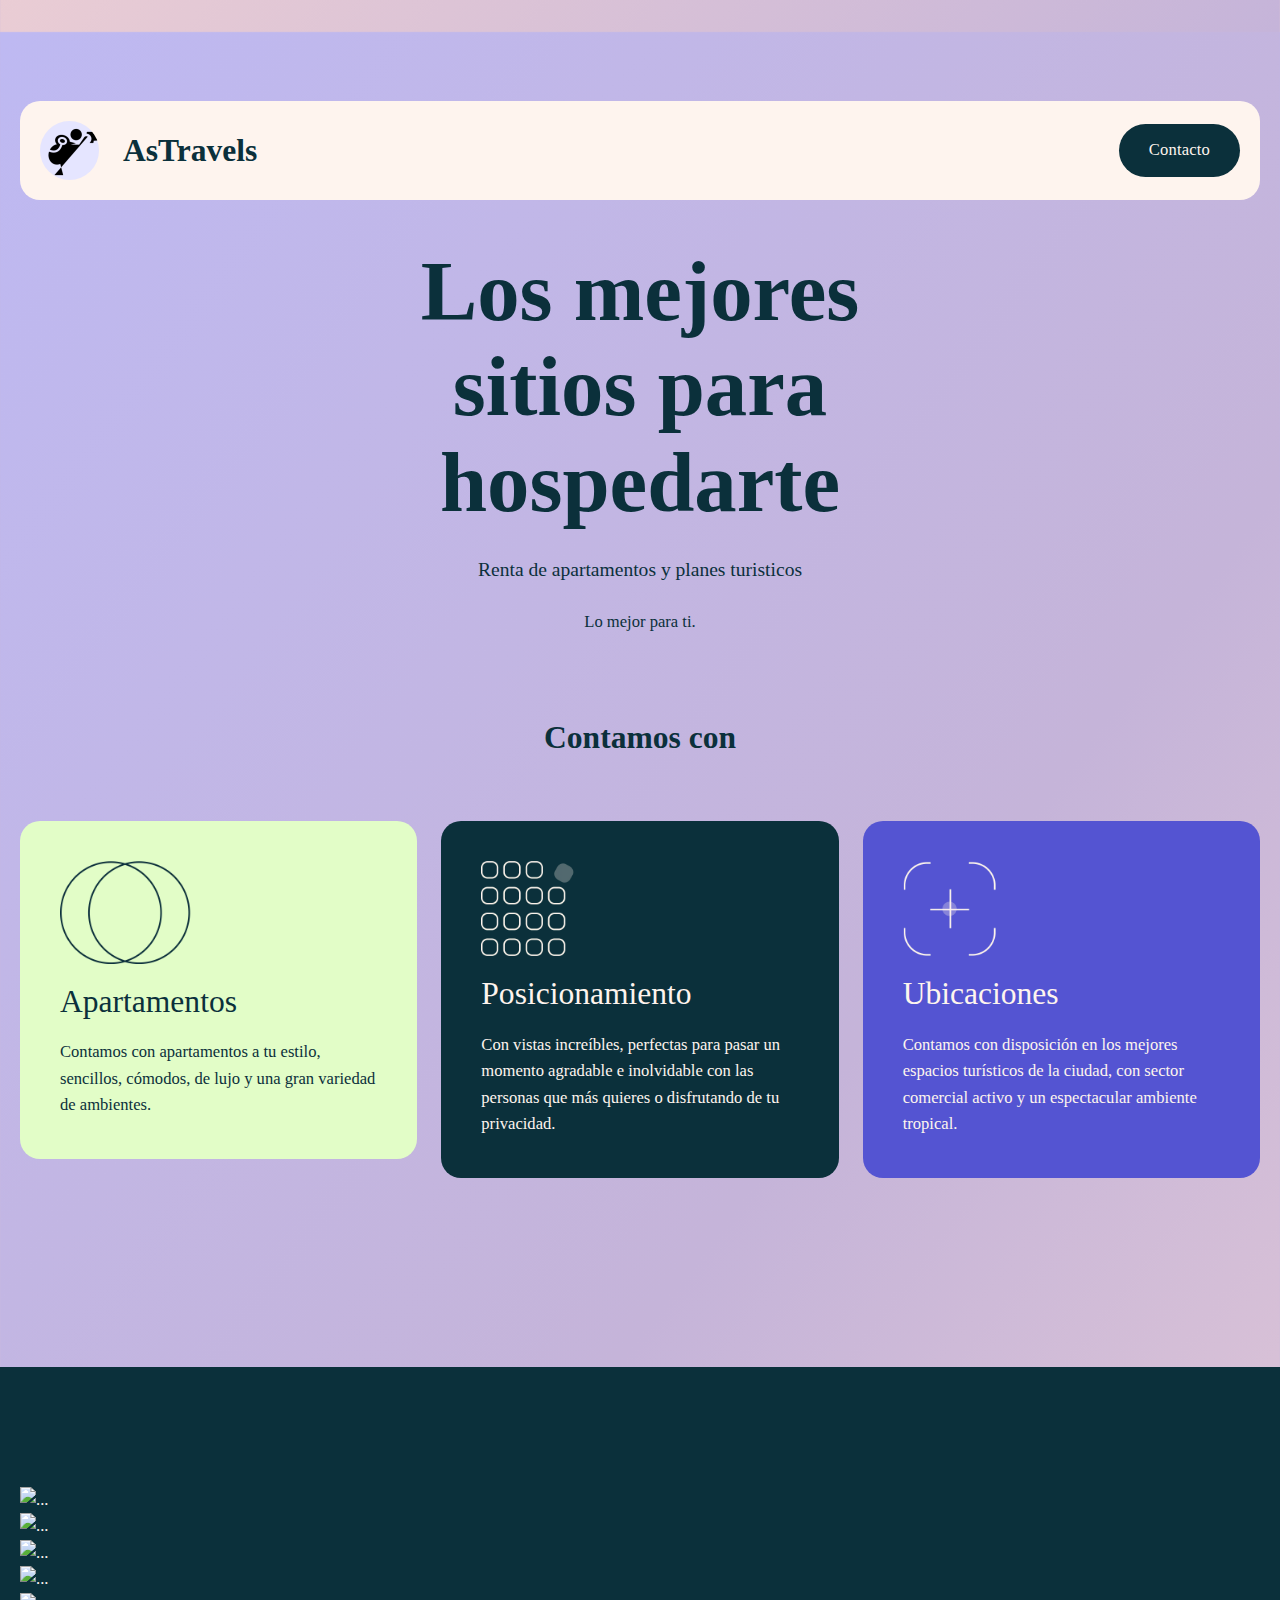
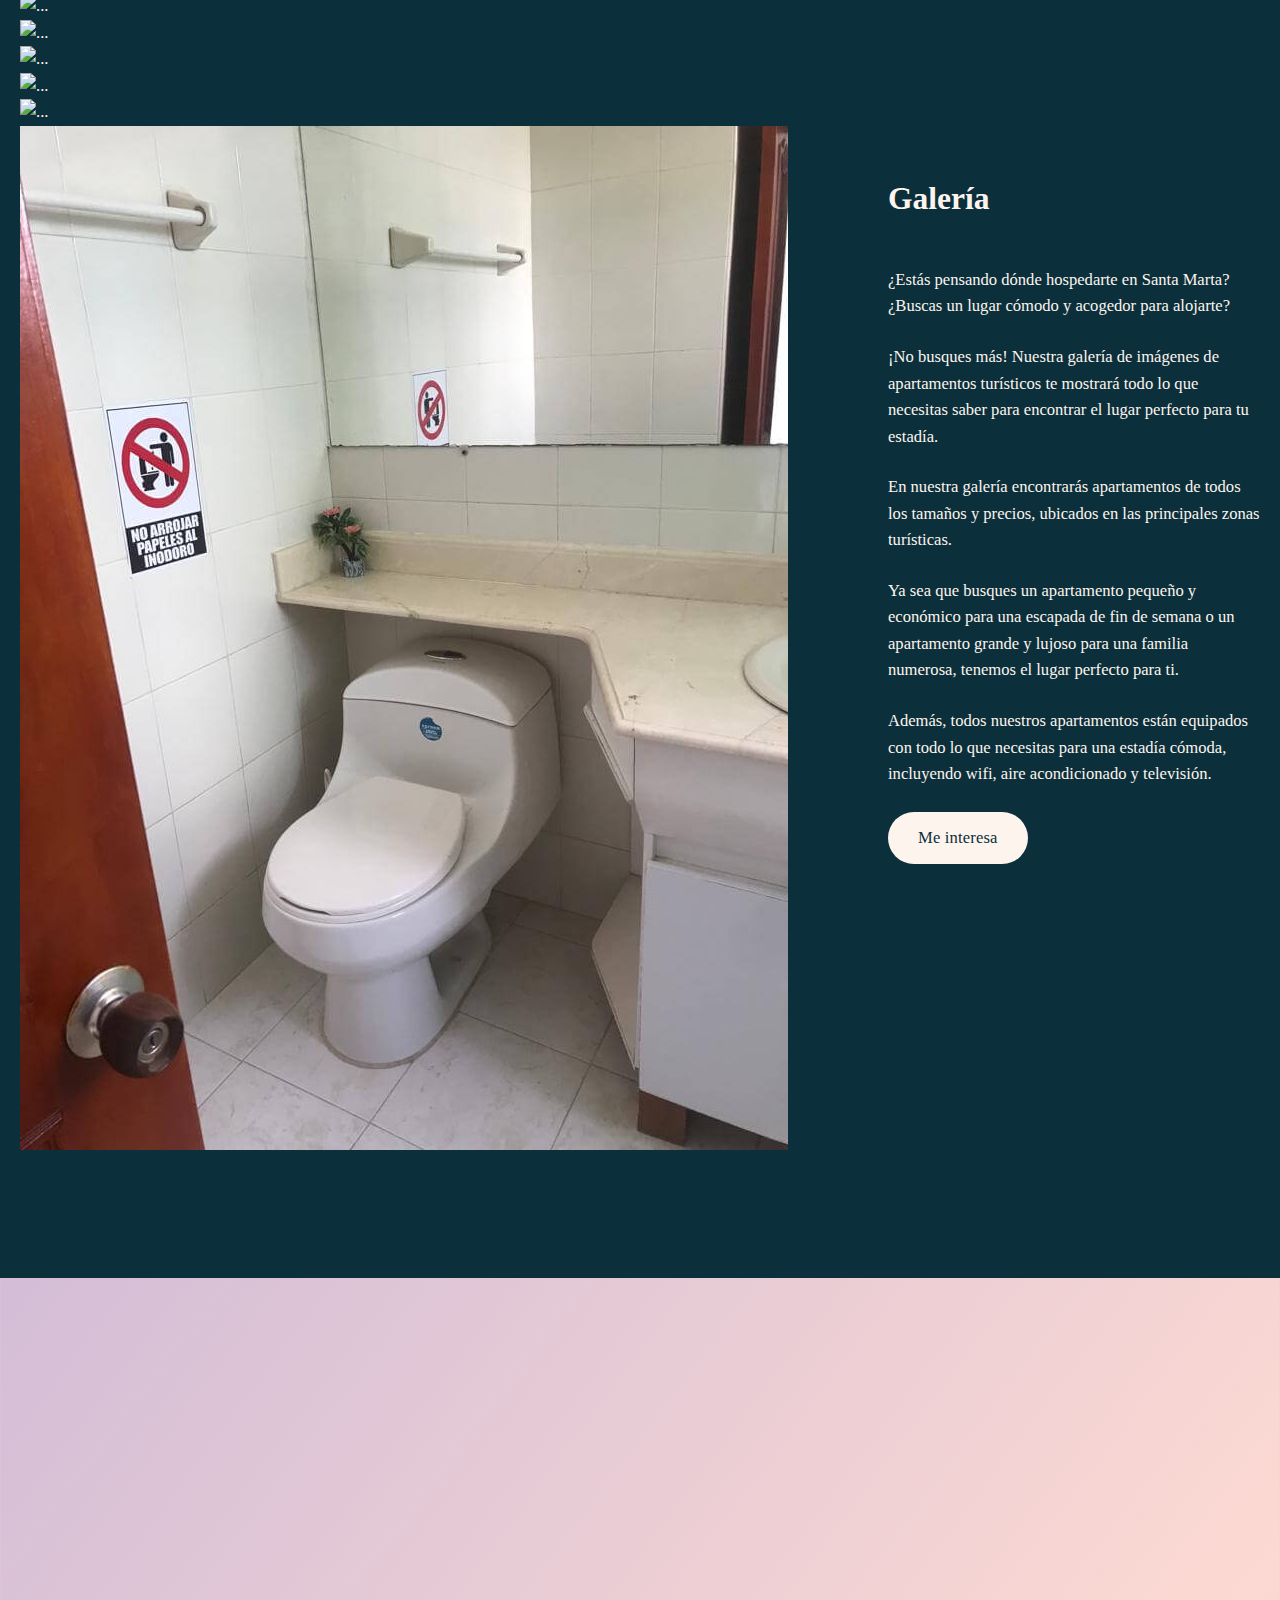
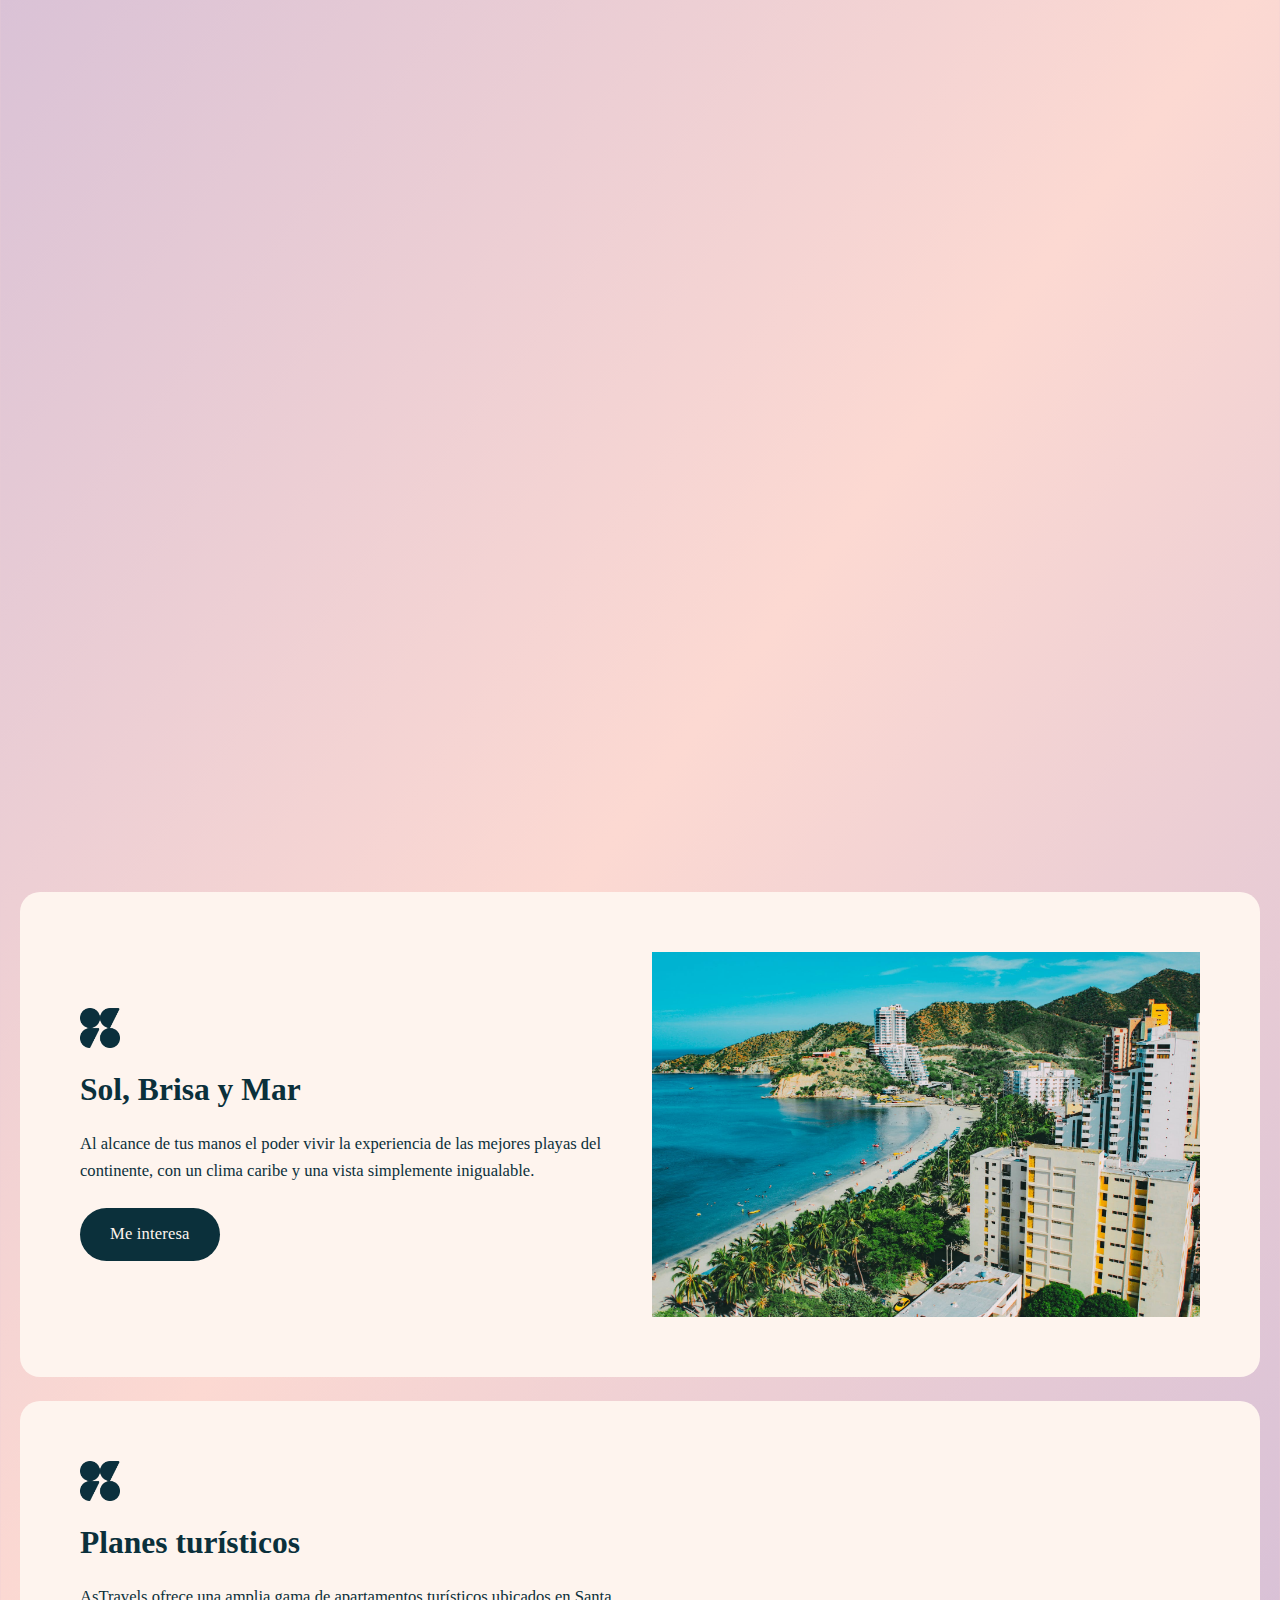
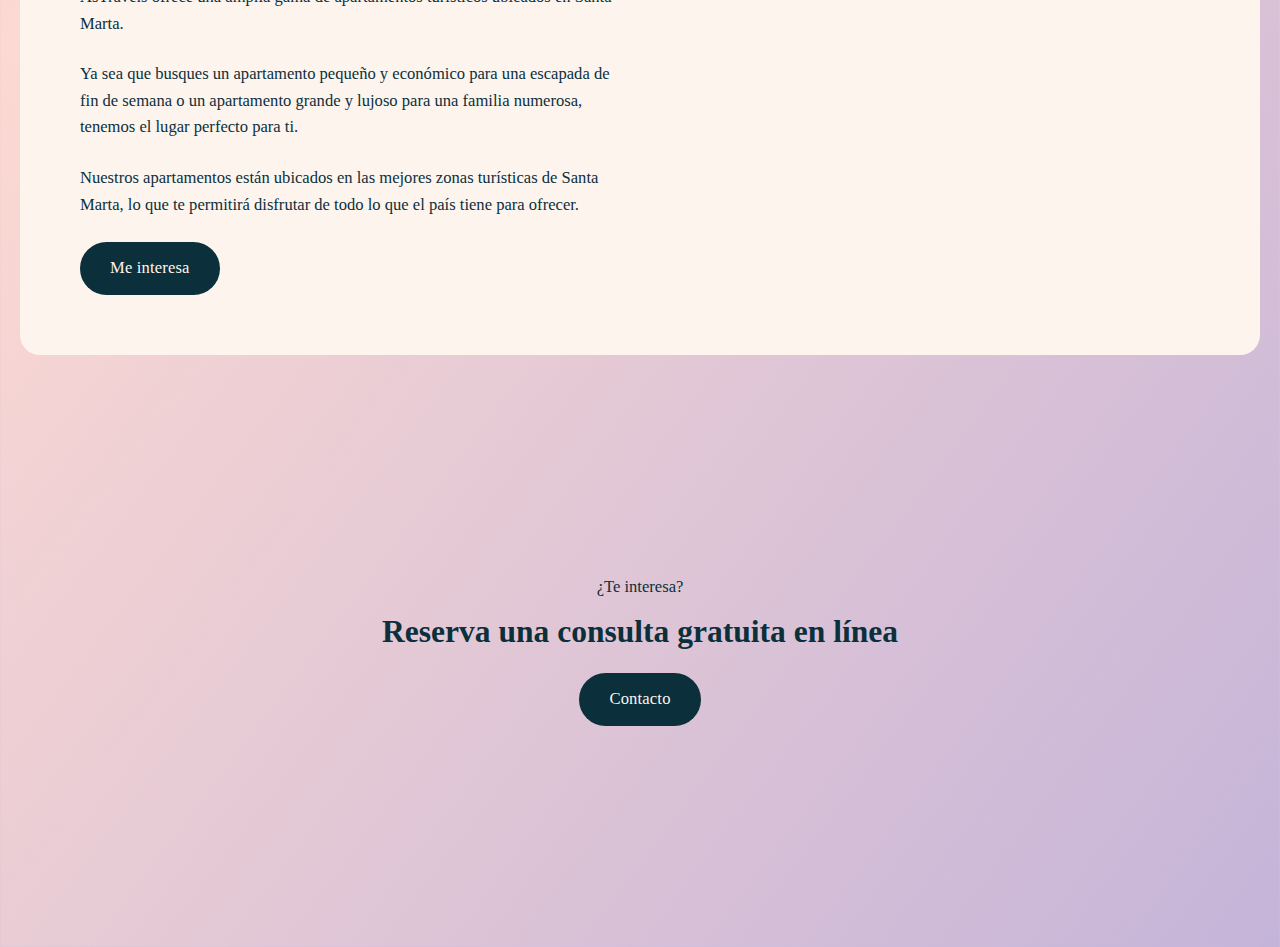
==== commit a70ec1f5: "commit finished" ====
--- a/index.html
+++ b/index.html
@@ -2491,11 +2491,7 @@
 			style="padding-top:60px;padding-right:20px;padding-bottom:60px;padding-left:20px">
 			<figure
 				class="wp-block-embed is-type-video is-provider-vimeo wp-block-embed-vimeo wp-embed-aspect-9-16 wp-has-aspect-ratio">
-				<div class="wp-block-embed__wrapper">
-					<div class="embed-vimeo"><iframe title="Video hotel" src="index_files/892267229.html" width="368"
-							height="656" frameborder="0" allow="autoplay; fullscreen; picture-in-picture"></iframe>
-					</div>
-				</div>
+					<div style="padding:178.26% 0 0 0;position:relative;"><iframe src="https://player.vimeo.com/video/892267229?badge=0&amp;autopause=0&amp;player_id=0&amp;app_id=58479" frameborder="0" allow="autoplay; fullscreen; picture-in-picture" style="position:absolute;top:0;left:0;width:100%;height:100%;" title="Video hotel"></iframe></div><script src="https://player.vimeo.com/api/player.js"></script>
 			</figure>
 
 
